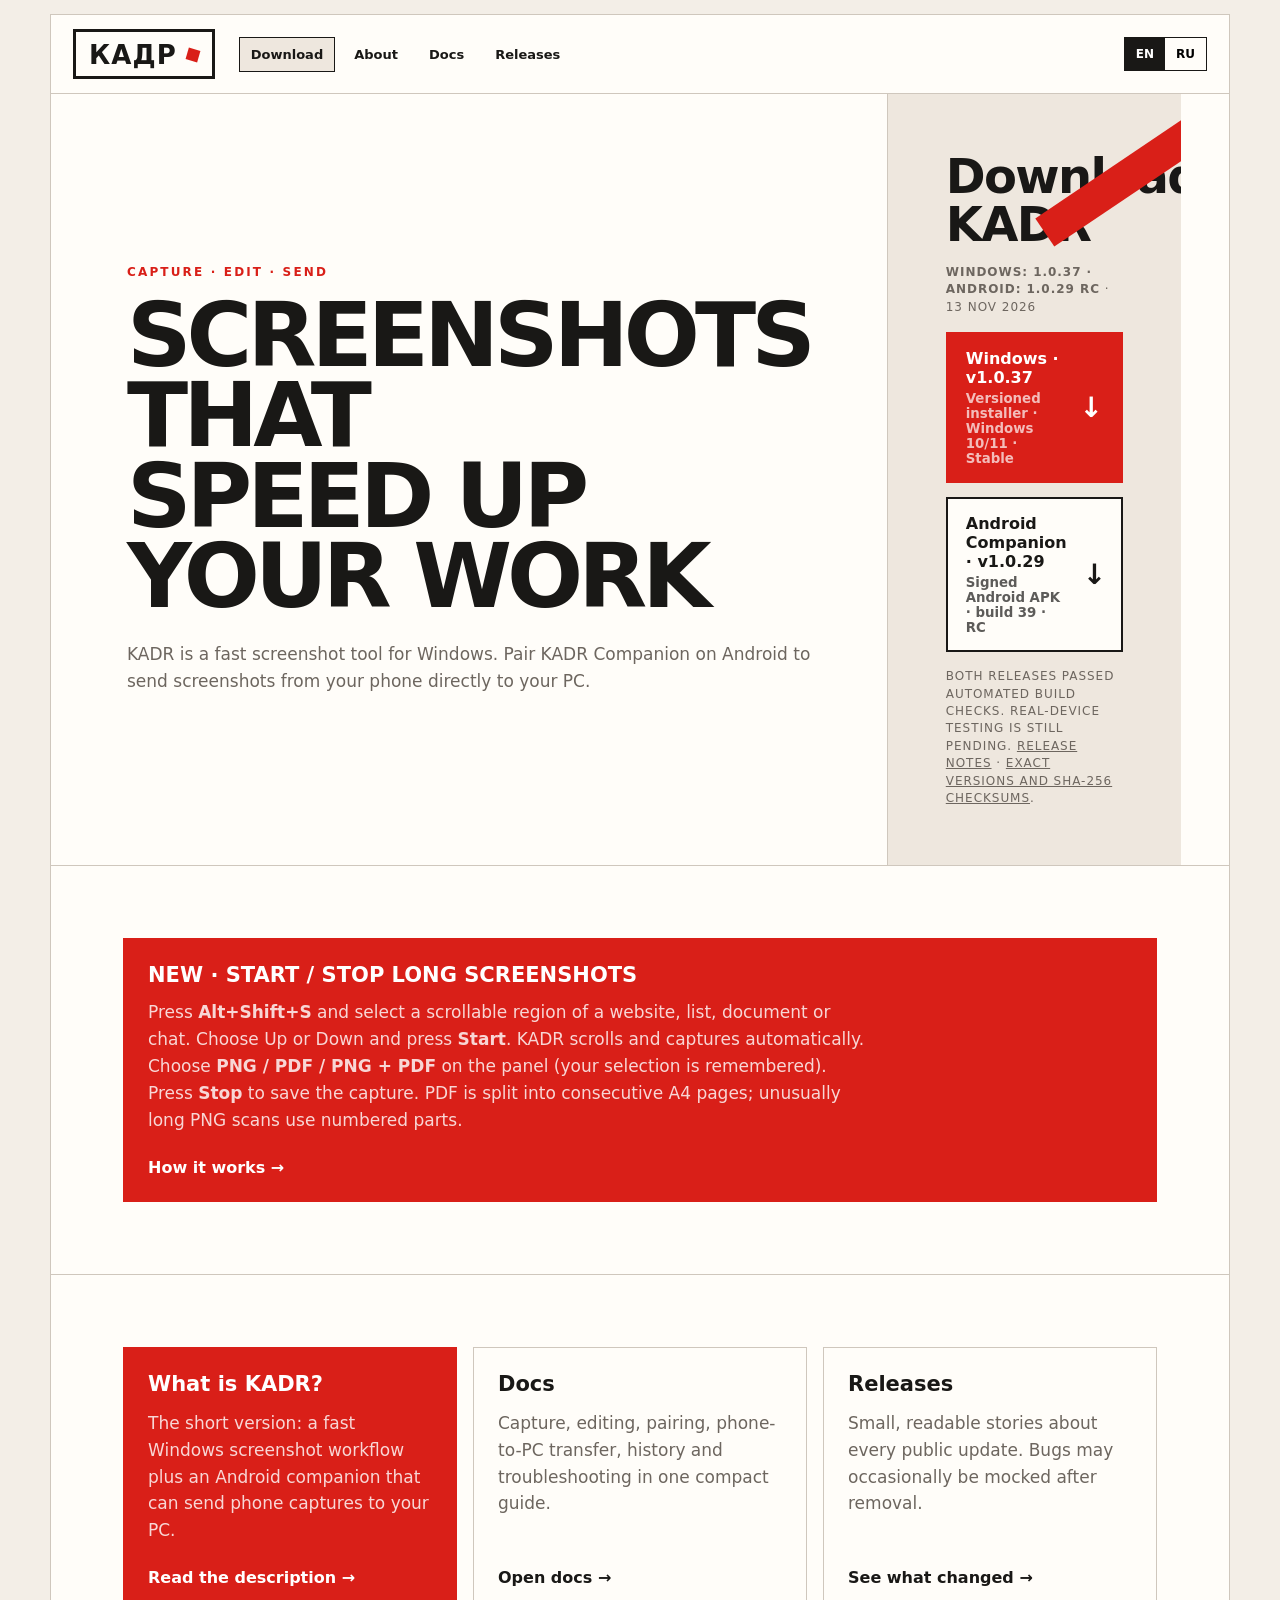
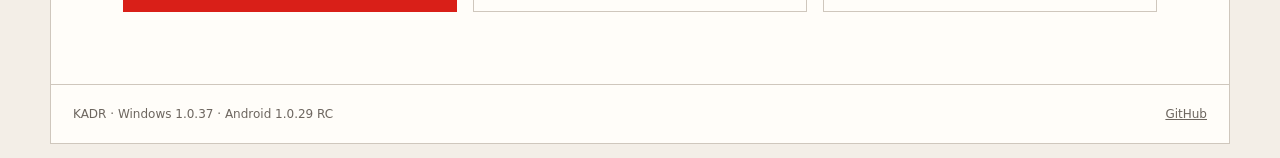
==== index.html @ 17f4b5d4 "site: align Windows download metadata with verified 1.0.37 stable release" ====
<!doctype html><html lang="en" data-ui-lang="en"><head><meta charset="utf-8"><meta name="viewport" content="width=device-width,initial-scale=1"><meta name="theme-color" content="#d91f18"><title>KADR / КАДР — Download</title><meta name="description" content="Download KADR for Windows and KADR Companion for Android. Read KADR docs and release notes."><link rel="stylesheet" href="assets/site.css"></head><body><div class="shell"><header class="topbar"><a class="brand" href="./">КАДР <i></i></a><nav class="nav"><a class="active" href="./" data-lang="en">Download</a><a class="active" href="./" data-lang="ru">Скачать</a><a href="about/" data-lang="en">About</a><a href="about/" data-lang="ru">О приложении</a><a href="docs/">Docs</a><a href="releases/" data-lang="en">Releases</a><a href="releases/" data-lang="ru">Обновления</a></nav><div class="lang"><button data-lang-button="en">EN</button><button data-lang-button="ru">RU</button></div></header><main class="hero"><section class="hero-copy"><div data-lang="en"><div class="eyebrow">Capture · Edit · Send</div><h1>SCREENSHOTS THAT<br>SPEED UP YOUR WORK</h1><p>KADR is a fast screenshot tool for Windows. Pair KADR Companion on Android to send screenshots from your phone directly to your PC.</p></div><div data-lang="ru"><div class="eyebrow">Снять · Редактировать · Отправить</div><h1>СКРИНШОТЫ, КОТОРЫЕ<br>УСКОРЯЮТ РАБОТУ</h1><p>КАДР — быстрый инструмент для скриншотов в Windows. Подключите KADR Companion на Android, чтобы отправлять скриншоты с телефона прямо на компьютер.</p></div></section><aside class="hero-side"><div data-lang="en"><h2>Download KADR</h2><p class="meta"><strong>Windows: 1.0.37 · Android: 1.0.29 RC</strong> · 13 Nov 2026</p></div><div data-lang="ru"><h2>Скачать КАДР</h2><p class="meta"><strong>Windows: 1.0.37 · Android: 1.0.29 RC</strong> · 13 ноября 2026</p></div><a class="button primary" href="https://github.com/nkuchenov-hash/kadr-public/releases/download/kadr-windows-1.0.37/KADR-Setup-1.0.37.exe"><span>Windows · v1.0.37<small data-lang="en">Versioned installer · Windows 10/11 · Stable</small><small data-lang="ru">Установщик с номером версии · Windows 10/11 · Стабильная версия</small></span><span class="arrow">↓</span></a><a class="button" href="https://github.com/nkuchenov-hash/kadr-public/releases/download/kadr-mobile-1.0.29/KADR-Mobile-1.0.29.apk"><span>Android Companion · v1.0.29<small data-lang="en">Signed Android APK · build 39 · RC</small><small data-lang="ru">Подписанный Android APK · сборка 39 · RC</small></span><span class="arrow">↓</span></a><p class="meta" data-lang="en">Both releases passed automated build checks. Real-device testing is still pending. <a href="releases/">Release notes</a> · <a href="version.json">Exact versions and SHA-256 checksums</a>.</p><p class="meta" data-lang="ru">Обе сборки прошли автоматические проверки. Тесты на реальных устройствах ещё необходимы. <a href="releases/">История версий</a> · <a href="version.json">Номера версий и SHA-256</a>.</p></aside></main><section class="section" id="long-capture"><article class="card red"><div data-lang="en"><h3>NEW · START / STOP LONG SCREENSHOTS</h3><p>Press <strong>Alt+Shift+S</strong> and select a scrollable region of a website, list, document or chat. Choose Up or Down and press <strong>Start</strong>. KADR scrolls and captures automatically. Choose <strong>PNG / PDF / PNG + PDF</strong> on the panel (your selection is remembered). Press <strong>Stop</strong> to save the capture. PDF is split into consecutive A4 pages; unusually long PNG scans use numbered parts.</p><a href="docs/#long-capture">How it works →</a></div><div data-lang="ru"><h3>НОВОЕ · ДЛИННЫЙ СКРИНШОТ ПО КНОПКЕ «СТАРТ»</h3><p>Нажми <strong>Alt+Shift+S</strong>, выдели прокручиваемую область сайта, списка, документа или чата. Выбери направление и нажми <strong>«Старт»</strong> — КАДР сам прокрутит и снимет содержимое. На панели выбери <strong>PNG / PDF / PNG + PDF</strong> — формат запоминается. <strong>«Стоп»</strong> сохраняет результат: PDF на страницах A4 либо PNG (очень длинные снимки разбиваются на пронумерованные части).</p><a href="docs/#long-capture">Как пользоваться →</a></div></article></section><section class="section"><div class="grid"><article class="card red"><h3 data-lang="en">What is KADR?</h3><h3 data-lang="ru">Что такое КАДР?</h3><p data-lang="en">The short version: a fast Windows screenshot workflow plus an Android companion that can send phone captures to your PC.</p><p data-lang="ru">Коротко: быстрый скриншотер для Windows плюс Android Companion, который умеет отправлять снимки с телефона на ПК.</p><a href="about/" data-lang="en">Read the description →</a><a href="about/" data-lang="ru">О приложении →</a></article><article class="card"><h3>Docs</h3><p data-lang="en">Capture, editing, pairing, phone-to-PC transfer, history and troubleshooting in one compact guide.</p><p data-lang="ru">Захват, редактирование, подключение телефона, передача на ПК, история и решение проблем — всё в одной компактной документации.</p><a href="docs/" data-lang="en">Open docs →</a><a href="docs/" data-lang="ru">Открыть документацию →</a></article><article class="card"><h3 data-lang="en">Releases</h3><h3 data-lang="ru">Обновления</h3><p data-lang="en">Small, readable stories about every public update. Bugs may occasionally be mocked after removal.</p><p data-lang="ru">Короткие человеческие заметки о каждом публичном обновлении. После удаления баги иногда подвергаются заслуженным насмешкам.</p><a href="releases/" data-lang="en">See what changed →</a><a href="releases/" data-lang="ru">Что нового →</a></article></div></section><footer class="footer"><span data-lang="en">KADR · Windows 1.0.37 · Android 1.0.29 RC</span><span data-lang="ru">КАДР · Windows 1.0.37 · Android 1.0.29 RC</span><span><a href="https://github.com/nkuchenov-hash/kadr-public">GitHub</a></span></footer></div><script src="assets/site.js"></script></body></html>
---- assets/site.css ----
:root{--paper:#f3eee7;--ink:#191816;--muted:#6d665f;--red:#d91f18;--line:#cfc7bd;--white:#fffdf9;--panel:#eee7de;--yellow:#e5c94b;--s1:8px;--s2:12px;--s3:16px;--s4:24px;--s5:32px;--s6:48px;--s7:64px}
*{box-sizing:border-box}
html{scroll-behavior:smooth}
body{margin:0;min-height:100vh;background:var(--paper);color:var(--ink);font-family:Inter,ui-sans-serif,system-ui,-apple-system,BlinkMacSystemFont,"Segoe UI",sans-serif}
a{color:inherit}
p{margin:0;font-size:17px;line-height:1.58;color:var(--muted);max-width:720px}
.shell{width:min(1180px,calc(100% - 28px));margin:14px auto;border:1px solid var(--line);background:var(--white);min-height:calc(100vh - 28px)}
.topbar{min-height:76px;border-bottom:1px solid var(--line);display:flex;align-items:center;gap:var(--s4);padding:14px 22px;position:relative}
.brand{display:inline-flex;align-items:center;gap:10px;border:3px solid var(--ink);padding:10px 13px 8px;font-size:26px;line-height:1;font-weight:900;letter-spacing:.04em;text-decoration:none;flex:0 0 auto}
.brand i{display:block;width:12px;height:12px;background:var(--red);transform:rotate(16deg)}
.nav{display:flex;gap:7px;flex-wrap:wrap;align-items:center}
.nav a{padding:9px 11px;text-decoration:none;font-size:13px;font-weight:800;border:1px solid transparent}
.nav a:hover,.nav a.active{border-color:var(--ink);background:var(--panel)}
.lang{margin-left:auto;display:flex;border:1px solid var(--ink);background:var(--white);flex:0 0 auto}
.lang button{border:0;background:transparent;padding:9px 11px;font:inherit;font-size:12px;font-weight:900;cursor:pointer}
.lang button.active{background:var(--ink);color:white}
.hero{display:grid;grid-template-columns:1.14fr .86fr;min-height:610px}
.hero-copy{padding:clamp(40px,6vw,76px);display:flex;flex-direction:column;justify-content:center}
.hero-copy p{margin-top:var(--s4)}
.eyebrow{color:var(--red);font-size:12px;font-weight:900;letter-spacing:.18em;text-transform:uppercase;margin-bottom:var(--s3)}
h1{margin:0;font-size:clamp(48px,7vw,90px);line-height:.9;letter-spacing:-.055em;max-width:760px}
h2{font-size:clamp(28px,4vw,48px);line-height:1;letter-spacing:-.035em;margin:0 0 var(--s3)}
h3{font-size:21px;line-height:1.15;margin:0 0 var(--s2)}
.hero-side{border-left:1px solid var(--line);background:var(--panel);padding:clamp(36px,5vw,58px);display:flex;flex-direction:column;justify-content:center;gap:14px;position:relative;overflow:hidden}
.hero-side:before{content:"";position:absolute;width:220px;height:34px;background:var(--red);right:-65px;top:60px;transform:rotate(-34deg)}
.hero-side>div:first-of-type{margin-bottom:2px}
.hero-side .meta{margin-top:2px}
.button{min-height:72px;border:2px solid var(--ink);background:var(--white);text-decoration:none;padding:15px 18px;display:flex;align-items:center;justify-content:space-between;gap:var(--s3);font-weight:900}
.button:hover{transform:translate(-2px,-2px)}
.button.primary{background:var(--red);border-color:var(--red);color:white}
.button small{display:block;font-weight:600;opacity:.7;margin-top:4px}
.arrow{font-size:28px}
.section{padding:clamp(40px,6vw,72px);border-top:1px solid var(--line)}
.section>[data-lang]>p{margin-top:var(--s4)}
.section>p+ p,.section [data-lang]>p+p{margin-top:var(--s3)}
.grid{display:grid;grid-template-columns:repeat(3,1fr);gap:var(--s3)}
.card{border:1px solid var(--line);background:var(--white);padding:var(--s4);min-height:180px;display:flex;flex-direction:column}
.card.red{background:var(--red);color:white;border-color:var(--red)}
.card.red p{color:rgba(255,255,255,.82)}
.card p{margin-top:2px;margin-bottom:var(--s4)}
.card a{font-weight:900;text-decoration:none;margin-top:auto}
.meta{font-size:12px;line-height:1.45;color:var(--muted);letter-spacing:.08em;text-transform:uppercase}
.doc-layout{display:grid;grid-template-columns:260px 1fr}
.sidebar{border-right:1px solid var(--line);padding:var(--s5) 22px;background:var(--panel)}
.sidebar a{display:block;padding:9px 0;text-decoration:none;font-weight:800;font-size:14px;line-height:1.35}
.sidebar a+a{margin-top:2px}
.content{padding:clamp(40px,6vw,70px);max-width:900px}
.content>section+section{margin-top:56px}
.content h2{margin:0 0 var(--s3);font-size:32px}
.content h3{margin:var(--s5) 0 var(--s2)}
.content p+p{margin-top:var(--s3)}
.content code{background:var(--panel);padding:2px 6px;border:1px solid var(--line)}
.note{border-left:5px solid var(--red);background:var(--panel);padding:var(--s3) 18px;margin:var(--s4) 0 0;color:var(--muted);line-height:1.55}
.release-list{display:grid;gap:var(--s3)}
.release{border:1px solid var(--line);padding:26px;text-decoration:none;display:grid;grid-template-columns:130px 1fr auto;gap:20px;align-items:start}
.release:hover{background:var(--panel)}
.release .version{font-weight:950;font-size:18px}
.release h3{font-size:26px;margin:0 0 var(--s1)}
.release p{margin:0}
.release-article{padding:clamp(40px,7vw,86px);max-width:900px}
.release-article h1{font-size:clamp(46px,7vw,78px)}
.release-article .lede{font-size:21px;margin-top:var(--s4)}
.release-article ul{font-size:17px;line-height:1.6;color:var(--muted);margin:var(--s4) 0 0;padding-left:22px}
.footer{border-top:1px solid var(--line);padding:22px;font-size:12px;color:var(--muted);display:flex;justify-content:space-between;gap:20px;flex-wrap:wrap}
html[data-ui-lang="en"] [data-lang="ru"],html[data-ui-lang="ru"] [data-lang="en"]{display:none!important}
@media(max-width:820px){.topbar{align-items:flex-start;flex-wrap:wrap;gap:var(--s3)}.nav{order:3;width:100%;margin-top:2px}.lang{position:absolute;right:18px;top:18px}.hero{grid-template-columns:1fr}.hero-side{border-left:0;border-top:1px solid var(--line);padding-top:76px}.grid{grid-template-columns:1fr}.doc-layout{grid-template-columns:1fr}.sidebar{border-right:0;border-bottom:1px solid var(--line);padding:var(--s4)}.content>section+section{margin-top:44px}.release{grid-template-columns:1fr}.shell{width:calc(100% - 16px);margin:8px auto;min-height:calc(100vh - 16px)}h1{font-size:50px}}
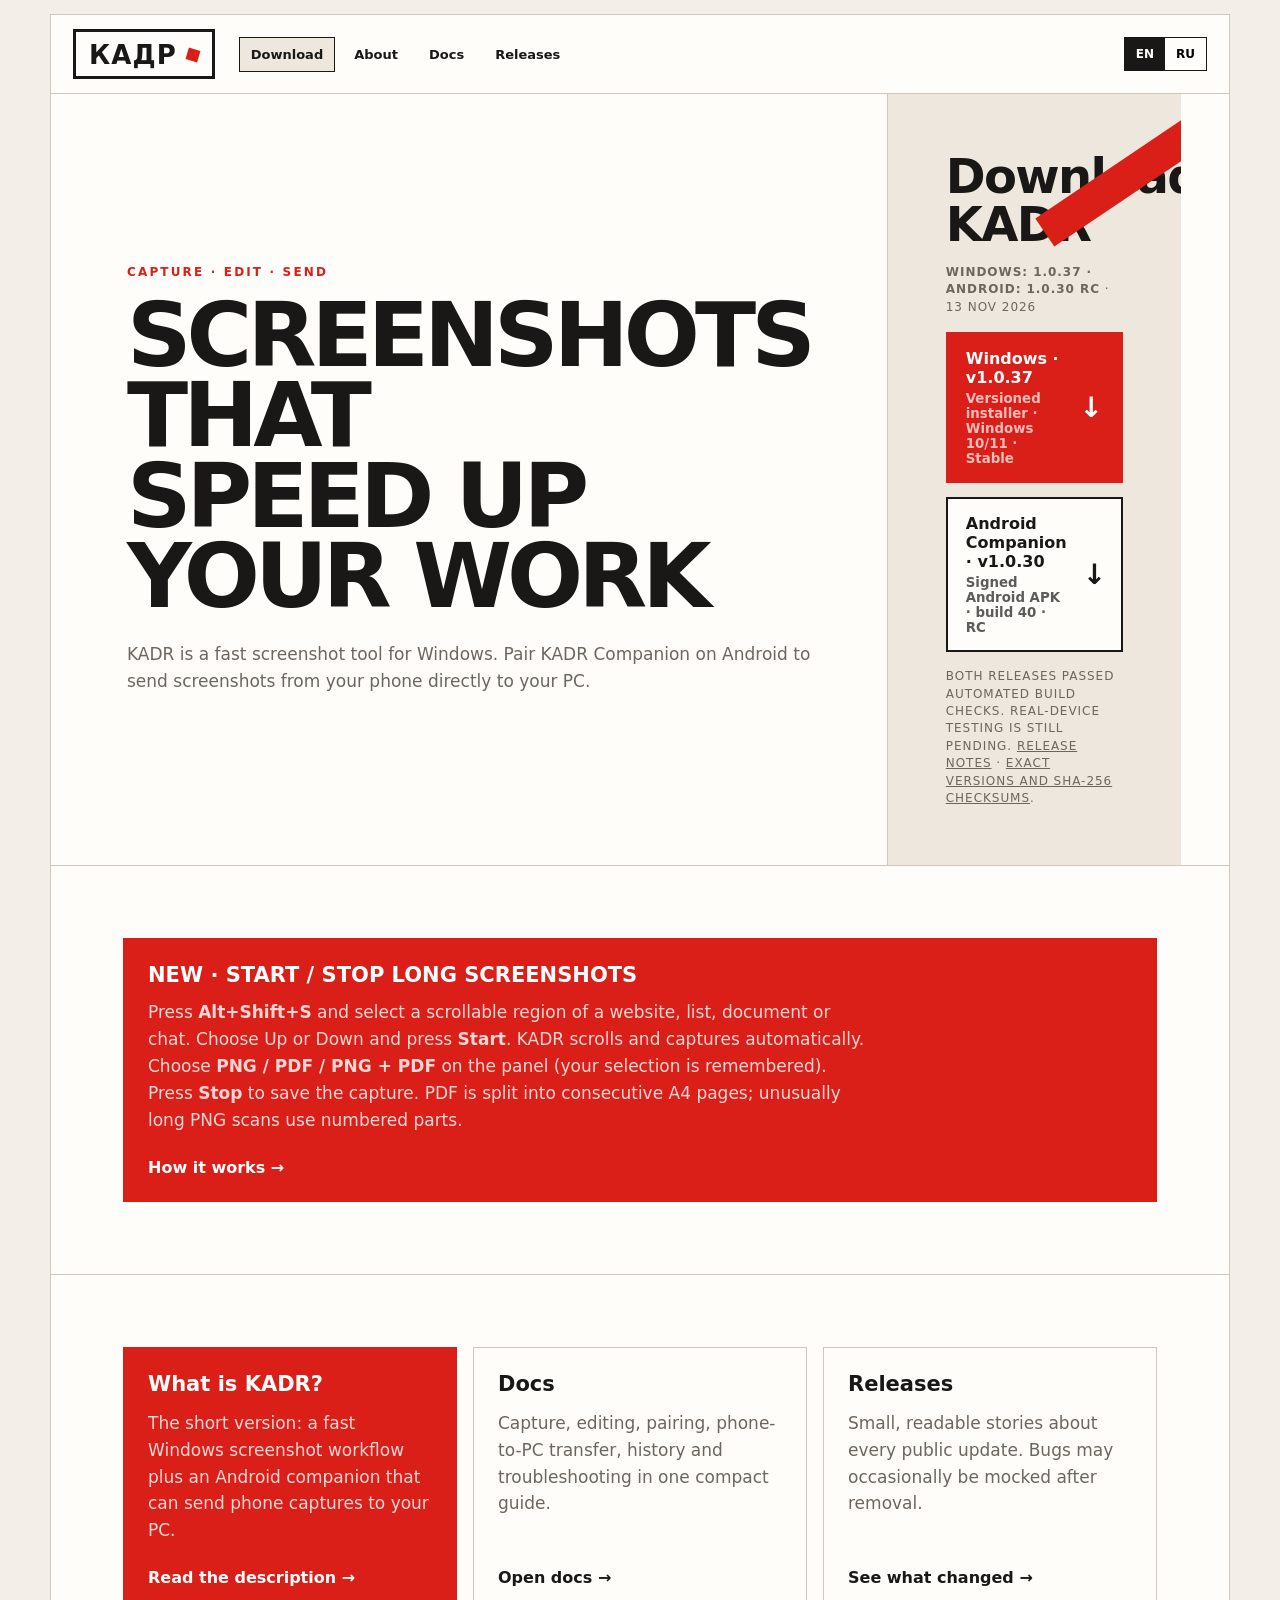
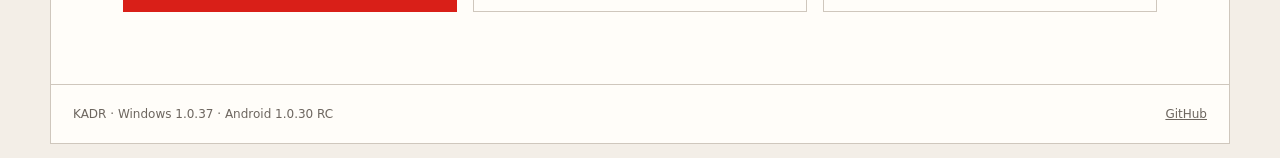
==== commit 866dab5f: "site: publish signed KADR Mobile 1.0.30 Android download and release notes" ====
--- a/index.html
+++ b/index.html
@@ -1 +1 @@
-<!doctype html><html lang="en" data-ui-lang="en"><head><meta charset="utf-8"><meta name="viewport" content="width=device-width,initial-scale=1"><meta name="theme-color" content="#d91f18"><title>KADR / КАДР — Download</title><meta name="description" content="Download KADR for Windows and KADR Companion for Android. Read KADR docs and release notes."><link rel="stylesheet" href="assets/site.css"></head><body><div class="shell"><header class="topbar"><a class="brand" href="./">КАДР <i></i></a><nav class="nav"><a class="active" href="./" data-lang="en">Download</a><a class="active" href="./" data-lang="ru">Скачать</a><a href="about/" data-lang="en">About</a><a href="about/" data-lang="ru">О приложении</a><a href="docs/">Docs</a><a href="releases/" data-lang="en">Releases</a><a href="releases/" data-lang="ru">Обновления</a></nav><div class="lang"><button data-lang-button="en">EN</button><button data-lang-button="ru">RU</button></div></header><main class="hero"><section class="hero-copy"><div data-lang="en"><div class="eyebrow">Capture · Edit · Send</div><h1>SCREENSHOTS THAT<br>SPEED UP YOUR WORK</h1><p>KADR is a fast screenshot tool for Windows. Pair KADR Companion on Android to send screenshots from your phone directly to your PC.</p></div><div data-lang="ru"><div class="eyebrow">Снять · Редактировать · Отправить</div><h1>СКРИНШОТЫ, КОТОРЫЕ<br>УСКОРЯЮТ РАБОТУ</h1><p>КАДР — быстрый инструмент для скриншотов в Windows. Подключите KADR Companion на Android, чтобы отправлять скриншоты с телефона прямо на компьютер.</p></div></section><aside class="hero-side"><div data-lang="en"><h2>Download KADR</h2><p class="meta"><strong>Windows: 1.0.37 · Android: 1.0.29 RC</strong> · 13 Nov 2026</p></div><div data-lang="ru"><h2>Скачать КАДР</h2><p class="meta"><strong>Windows: 1.0.37 · Android: 1.0.29 RC</strong> · 13 ноября 2026</p></div><a class="button primary" href="https://github.com/nkuchenov-hash/kadr-public/releases/download/kadr-windows-1.0.37/KADR-Setup-1.0.37.exe"><span>Windows · v1.0.37<small data-lang="en">Versioned installer · Windows 10/11 · Stable</small><small data-lang="ru">Установщик с номером версии · Windows 10/11 · Стабильная версия</small></span><span class="arrow">↓</span></a><a class="button" href="https://github.com/nkuchenov-hash/kadr-public/releases/download/kadr-mobile-1.0.29/KADR-Mobile-1.0.29.apk"><span>Android Companion · v1.0.29<small data-lang="en">Signed Android APK · build 39 · RC</small><small data-lang="ru">Подписанный Android APK · сборка 39 · RC</small></span><span class="arrow">↓</span></a><p class="meta" data-lang="en">Both releases passed automated build checks. Real-device testing is still pending. <a href="releases/">Release notes</a> · <a href="version.json">Exact versions and SHA-256 checksums</a>.</p><p class="meta" data-lang="ru">Обе сборки прошли автоматические проверки. Тесты на реальных устройствах ещё необходимы. <a href="releases/">История версий</a> · <a href="version.json">Номера версий и SHA-256</a>.</p></aside></main><section class="section" id="long-capture"><article class="card red"><div data-lang="en"><h3>NEW · START / STOP LONG SCREENSHOTS</h3><p>Press <strong>Alt+Shift+S</strong> and select a scrollable region of a website, list, document or chat. Choose Up or Down and press <strong>Start</strong>. KADR scrolls and captures automatically. Choose <strong>PNG / PDF / PNG + PDF</strong> on the panel (your selection is remembered). Press <strong>Stop</strong> to save the capture. PDF is split into consecutive A4 pages; unusually long PNG scans use numbered parts.</p><a href="docs/#long-capture">How it works →</a></div><div data-lang="ru"><h3>НОВОЕ · ДЛИННЫЙ СКРИНШОТ ПО КНОПКЕ «СТАРТ»</h3><p>Нажми <strong>Alt+Shift+S</strong>, выдели прокручиваемую область сайта, списка, документа или чата. Выбери направление и нажми <strong>«Старт»</strong> — КАДР сам прокрутит и снимет содержимое. На панели выбери <strong>PNG / PDF / PNG + PDF</strong> — формат запоминается. <strong>«Стоп»</strong> сохраняет результат: PDF на страницах A4 либо PNG (очень длинные снимки разбиваются на пронумерованные части).</p><a href="docs/#long-capture">Как пользоваться →</a></div></article></section><section class="section"><div class="grid"><article class="card red"><h3 data-lang="en">What is KADR?</h3><h3 data-lang="ru">Что такое КАДР?</h3><p data-lang="en">The short version: a fast Windows screenshot workflow plus an Android companion that can send phone captures to your PC.</p><p data-lang="ru">Коротко: быстрый скриншотер для Windows плюс Android Companion, который умеет отправлять снимки с телефона на ПК.</p><a href="about/" data-lang="en">Read the description →</a><a href="about/" data-lang="ru">О приложении →</a></article><article class="card"><h3>Docs</h3><p data-lang="en">Capture, editing, pairing, phone-to-PC transfer, history and troubleshooting in one compact guide.</p><p data-lang="ru">Захват, редактирование, подключение телефона, передача на ПК, история и решение проблем — всё в одной компактной документации.</p><a href="docs/" data-lang="en">Open docs →</a><a href="docs/" data-lang="ru">Открыть документацию →</a></article><article class="card"><h3 data-lang="en">Releases</h3><h3 data-lang="ru">Обновления</h3><p data-lang="en">Small, readable stories about every public update. Bugs may occasionally be mocked after removal.</p><p data-lang="ru">Короткие человеческие заметки о каждом публичном обновлении. После удаления баги иногда подвергаются заслуженным насмешкам.</p><a href="releases/" data-lang="en">See what changed →</a><a href="releases/" data-lang="ru">Что нового →</a></article></div></section><footer class="footer"><span data-lang="en">KADR · Windows 1.0.37 · Android 1.0.29 RC</span><span data-lang="ru">КАДР · Windows 1.0.37 · Android 1.0.29 RC</span><span><a href="https://github.com/nkuchenov-hash/kadr-public">GitHub</a></span></footer></div><script src="assets/site.js"></script></body></html>+<!doctype html><html lang="en" data-ui-lang="en"><head><meta charset="utf-8"><meta name="viewport" content="width=device-width,initial-scale=1"><meta name="theme-color" content="#d91f18"><title>KADR / КАДР — Download</title><meta name="description" content="Download KADR for Windows and KADR Companion for Android. Read KADR docs and release notes."><link rel="stylesheet" href="assets/site.css"></head><body><div class="shell"><header class="topbar"><a class="brand" href="./">КАДР <i></i></a><nav class="nav"><a class="active" href="./" data-lang="en">Download</a><a class="active" href="./" data-lang="ru">Скачать</a><a href="about/" data-lang="en">About</a><a href="about/" data-lang="ru">О приложении</a><a href="docs/">Docs</a><a href="releases/" data-lang="en">Releases</a><a href="releases/" data-lang="ru">Обновления</a></nav><div class="lang"><button data-lang-button="en">EN</button><button data-lang-button="ru">RU</button></div></header><main class="hero"><section class="hero-copy"><div data-lang="en"><div class="eyebrow">Capture · Edit · Send</div><h1>SCREENSHOTS THAT<br>SPEED UP YOUR WORK</h1><p>KADR is a fast screenshot tool for Windows. Pair KADR Companion on Android to send screenshots from your phone directly to your PC.</p></div><div data-lang="ru"><div class="eyebrow">Снять · Редактировать · Отправить</div><h1>СКРИНШОТЫ, КОТОРЫЕ<br>УСКОРЯЮТ РАБОТУ</h1><p>КАДР — быстрый инструмент для скриншотов в Windows. Подключите KADR Companion на Android, чтобы отправлять скриншоты с телефона прямо на компьютер.</p></div></section><aside class="hero-side"><div data-lang="en"><h2>Download KADR</h2><p class="meta"><strong>Windows: 1.0.37 · Android: 1.0.30 RC</strong> · 13 Nov 2026</p></div><div data-lang="ru"><h2>Скачать КАДР</h2><p class="meta"><strong>Windows: 1.0.37 · Android: 1.0.30 RC</strong> · 13 ноября 2026</p></div><a class="button primary" href="https://github.com/nkuchenov-hash/kadr-public/releases/download/kadr-windows-1.0.37/KADR-Setup-1.0.37.exe"><span>Windows · v1.0.37<small data-lang="en">Versioned installer · Windows 10/11 · Stable</small><small data-lang="ru">Установщик с номером версии · Windows 10/11 · Стабильная версия</small></span><span class="arrow">↓</span></a><a class="button" href="https://github.com/nkuchenov-hash/kadr-public/releases/download/kadr-mobile-1.0.30-rc/KADR-Mobile-1.0.30.apk"><span>Android Companion · v1.0.30<small data-lang="en">Signed Android APK · build 40 · RC</small><small data-lang="ru">Подписанный Android APK · сборка 40 · RC</small></span><span class="arrow">↓</span></a><p class="meta" data-lang="en">Both releases passed automated build checks. Real-device testing is still pending. <a href="releases/">Release notes</a> · <a href="version.json">Exact versions and SHA-256 checksums</a>.</p><p class="meta" data-lang="ru">Обе сборки прошли автоматические проверки. Тесты на реальных устройствах ещё необходимы. <a href="releases/">История версий</a> · <a href="version.json">Номера версий и SHA-256</a>.</p></aside></main><section class="section" id="long-capture"><article class="card red"><div data-lang="en"><h3>NEW · START / STOP LONG SCREENSHOTS</h3><p>Press <strong>Alt+Shift+S</strong> and select a scrollable region of a website, list, document or chat. Choose Up or Down and press <strong>Start</strong>. KADR scrolls and captures automatically. Choose <strong>PNG / PDF / PNG + PDF</strong> on the panel (your selection is remembered). Press <strong>Stop</strong> to save the capture. PDF is split into consecutive A4 pages; unusually long PNG scans use numbered parts.</p><a href="docs/#long-capture">How it works →</a></div><div data-lang="ru"><h3>НОВОЕ · ДЛИННЫЙ СКРИНШОТ ПО КНОПКЕ «СТАРТ»</h3><p>Нажми <strong>Alt+Shift+S</strong>, выдели прокручиваемую область сайта, списка, документа или чата. Выбери направление и нажми <strong>«Старт»</strong> — КАДР сам прокрутит и снимет содержимое. На панели выбери <strong>PNG / PDF / PNG + PDF</strong> — формат запоминается. <strong>«Стоп»</strong> сохраняет результат: PDF на страницах A4 либо PNG (очень длинные снимки разбиваются на пронумерованные части).</p><a href="docs/#long-capture">Как пользоваться →</a></div></article></section><section class="section"><div class="grid"><article class="card red"><h3 data-lang="en">What is KADR?</h3><h3 data-lang="ru">Что такое КАДР?</h3><p data-lang="en">The short version: a fast Windows screenshot workflow plus an Android companion that can send phone captures to your PC.</p><p data-lang="ru">Коротко: быстрый скриншотер для Windows плюс Android Companion, который умеет отправлять снимки с телефона на ПК.</p><a href="about/" data-lang="en">Read the description →</a><a href="about/" data-lang="ru">О приложении →</a></article><article class="card"><h3>Docs</h3><p data-lang="en">Capture, editing, pairing, phone-to-PC transfer, history and troubleshooting in one compact guide.</p><p data-lang="ru">Захват, редактирование, подключение телефона, передача на ПК, история и решение проблем — всё в одной компактной документации.</p><a href="docs/" data-lang="en">Open docs →</a><a href="docs/" data-lang="ru">Открыть документацию →</a></article><article class="card"><h3 data-lang="en">Releases</h3><h3 data-lang="ru">Обновления</h3><p data-lang="en">Small, readable stories about every public update. Bugs may occasionally be mocked after removal.</p><p data-lang="ru">Короткие человеческие заметки о каждом публичном обновлении. После удаления баги иногда подвергаются заслуженным насмешкам.</p><a href="releases/" data-lang="en">See what changed →</a><a href="releases/" data-lang="ru">Что нового →</a></article></div></section><footer class="footer"><span data-lang="en">KADR · Windows 1.0.37 · Android 1.0.30 RC</span><span data-lang="ru">КАДР · Windows 1.0.37 · Android 1.0.30 RC</span><span><a href="https://github.com/nkuchenov-hash/kadr-public">GitHub</a></span></footer></div><script src="assets/site.js"></script></body></html>
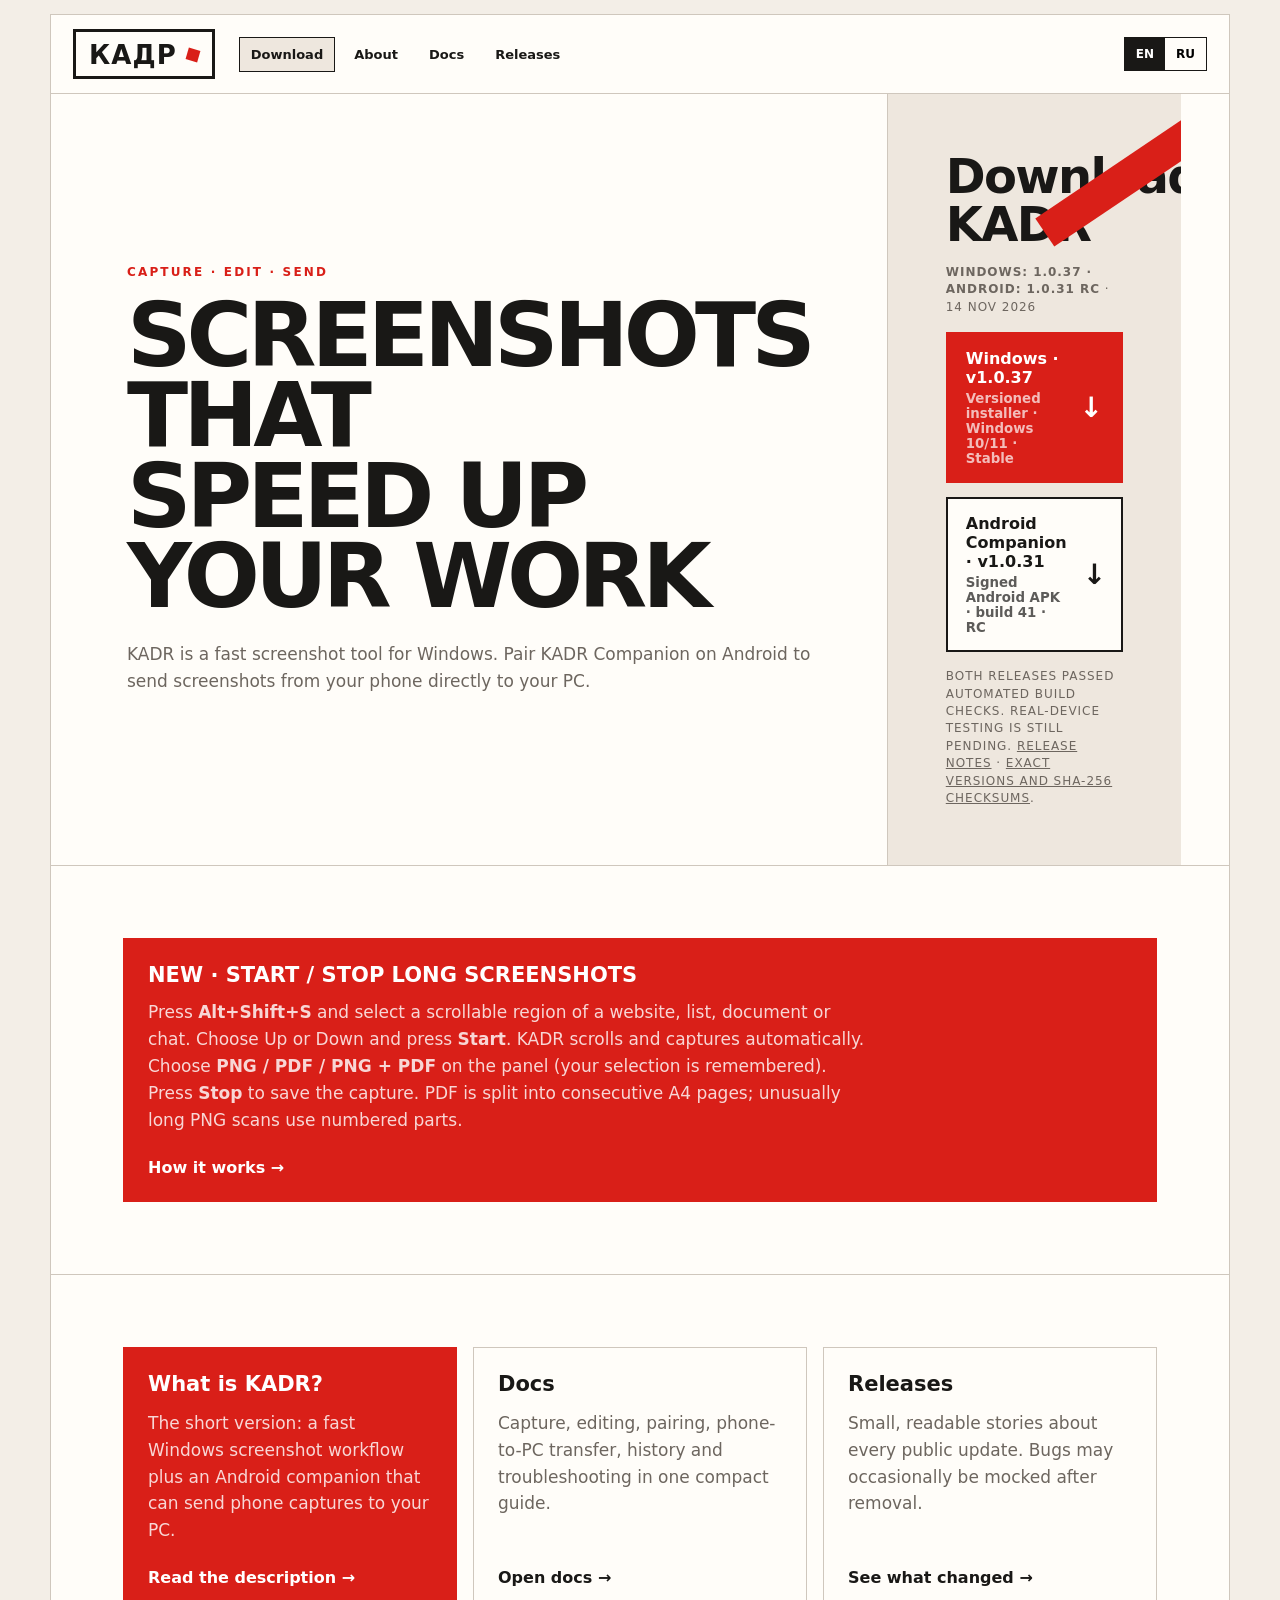
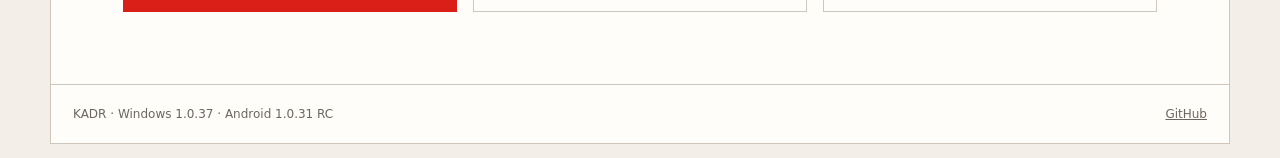
==== commit c66d8658: "site: point Android downloads and release notes at KADR Mobile 1.0.31" ====
--- a/index.html
+++ b/index.html
@@ -1 +1 @@
-<!doctype html><html lang="en" data-ui-lang="en"><head><meta charset="utf-8"><meta name="viewport" content="width=device-width,initial-scale=1"><meta name="theme-color" content="#d91f18"><title>KADR / КАДР — Download</title><meta name="description" content="Download KADR for Windows and KADR Companion for Android. Read KADR docs and release notes."><link rel="stylesheet" href="assets/site.css"></head><body><div class="shell"><header class="topbar"><a class="brand" href="./">КАДР <i></i></a><nav class="nav"><a class="active" href="./" data-lang="en">Download</a><a class="active" href="./" data-lang="ru">Скачать</a><a href="about/" data-lang="en">About</a><a href="about/" data-lang="ru">О приложении</a><a href="docs/">Docs</a><a href="releases/" data-lang="en">Releases</a><a href="releases/" data-lang="ru">Обновления</a></nav><div class="lang"><button data-lang-button="en">EN</button><button data-lang-button="ru">RU</button></div></header><main class="hero"><section class="hero-copy"><div data-lang="en"><div class="eyebrow">Capture · Edit · Send</div><h1>SCREENSHOTS THAT<br>SPEED UP YOUR WORK</h1><p>KADR is a fast screenshot tool for Windows. Pair KADR Companion on Android to send screenshots from your phone directly to your PC.</p></div><div data-lang="ru"><div class="eyebrow">Снять · Редактировать · Отправить</div><h1>СКРИНШОТЫ, КОТОРЫЕ<br>УСКОРЯЮТ РАБОТУ</h1><p>КАДР — быстрый инструмент для скриншотов в Windows. Подключите KADR Companion на Android, чтобы отправлять скриншоты с телефона прямо на компьютер.</p></div></section><aside class="hero-side"><div data-lang="en"><h2>Download KADR</h2><p class="meta"><strong>Windows: 1.0.37 · Android: 1.0.30 RC</strong> · 13 Nov 2026</p></div><div data-lang="ru"><h2>Скачать КАДР</h2><p class="meta"><strong>Windows: 1.0.37 · Android: 1.0.30 RC</strong> · 13 ноября 2026</p></div><a class="button primary" href="https://github.com/nkuchenov-hash/kadr-public/releases/download/kadr-windows-1.0.37/KADR-Setup-1.0.37.exe"><span>Windows · v1.0.37<small data-lang="en">Versioned installer · Windows 10/11 · Stable</small><small data-lang="ru">Установщик с номером версии · Windows 10/11 · Стабильная версия</small></span><span class="arrow">↓</span></a><a class="button" href="https://github.com/nkuchenov-hash/kadr-public/releases/download/kadr-mobile-1.0.30-rc/KADR-Mobile-1.0.30.apk"><span>Android Companion · v1.0.30<small data-lang="en">Signed Android APK · build 40 · RC</small><small data-lang="ru">Подписанный Android APK · сборка 40 · RC</small></span><span class="arrow">↓</span></a><p class="meta" data-lang="en">Both releases passed automated build checks. Real-device testing is still pending. <a href="releases/">Release notes</a> · <a href="version.json">Exact versions and SHA-256 checksums</a>.</p><p class="meta" data-lang="ru">Обе сборки прошли автоматические проверки. Тесты на реальных устройствах ещё необходимы. <a href="releases/">История версий</a> · <a href="version.json">Номера версий и SHA-256</a>.</p></aside></main><section class="section" id="long-capture"><article class="card red"><div data-lang="en"><h3>NEW · START / STOP LONG SCREENSHOTS</h3><p>Press <strong>Alt+Shift+S</strong> and select a scrollable region of a website, list, document or chat. Choose Up or Down and press <strong>Start</strong>. KADR scrolls and captures automatically. Choose <strong>PNG / PDF / PNG + PDF</strong> on the panel (your selection is remembered). Press <strong>Stop</strong> to save the capture. PDF is split into consecutive A4 pages; unusually long PNG scans use numbered parts.</p><a href="docs/#long-capture">How it works →</a></div><div data-lang="ru"><h3>НОВОЕ · ДЛИННЫЙ СКРИНШОТ ПО КНОПКЕ «СТАРТ»</h3><p>Нажми <strong>Alt+Shift+S</strong>, выдели прокручиваемую область сайта, списка, документа или чата. Выбери направление и нажми <strong>«Старт»</strong> — КАДР сам прокрутит и снимет содержимое. На панели выбери <strong>PNG / PDF / PNG + PDF</strong> — формат запоминается. <strong>«Стоп»</strong> сохраняет результат: PDF на страницах A4 либо PNG (очень длинные снимки разбиваются на пронумерованные части).</p><a href="docs/#long-capture">Как пользоваться →</a></div></article></section><section class="section"><div class="grid"><article class="card red"><h3 data-lang="en">What is KADR?</h3><h3 data-lang="ru">Что такое КАДР?</h3><p data-lang="en">The short version: a fast Windows screenshot workflow plus an Android companion that can send phone captures to your PC.</p><p data-lang="ru">Коротко: быстрый скриншотер для Windows плюс Android Companion, который умеет отправлять снимки с телефона на ПК.</p><a href="about/" data-lang="en">Read the description →</a><a href="about/" data-lang="ru">О приложении →</a></article><article class="card"><h3>Docs</h3><p data-lang="en">Capture, editing, pairing, phone-to-PC transfer, history and troubleshooting in one compact guide.</p><p data-lang="ru">Захват, редактирование, подключение телефона, передача на ПК, история и решение проблем — всё в одной компактной документации.</p><a href="docs/" data-lang="en">Open docs →</a><a href="docs/" data-lang="ru">Открыть документацию →</a></article><article class="card"><h3 data-lang="en">Releases</h3><h3 data-lang="ru">Обновления</h3><p data-lang="en">Small, readable stories about every public update. Bugs may occasionally be mocked after removal.</p><p data-lang="ru">Короткие человеческие заметки о каждом публичном обновлении. После удаления баги иногда подвергаются заслуженным насмешкам.</p><a href="releases/" data-lang="en">See what changed →</a><a href="releases/" data-lang="ru">Что нового →</a></article></div></section><footer class="footer"><span data-lang="en">KADR · Windows 1.0.37 · Android 1.0.30 RC</span><span data-lang="ru">КАДР · Windows 1.0.37 · Android 1.0.30 RC</span><span><a href="https://github.com/nkuchenov-hash/kadr-public">GitHub</a></span></footer></div><script src="assets/site.js"></script></body></html>+<!doctype html><html lang="en" data-ui-lang="en"><head><meta charset="utf-8"><meta name="viewport" content="width=device-width,initial-scale=1"><meta name="theme-color" content="#d91f18"><title>KADR / КАДР — Download</title><meta name="description" content="Download KADR for Windows and KADR Companion for Android. Read KADR docs and release notes."><link rel="stylesheet" href="assets/site.css"></head><body><div class="shell"><header class="topbar"><a class="brand" href="./">КАДР <i></i></a><nav class="nav"><a class="active" href="./" data-lang="en">Download</a><a class="active" href="./" data-lang="ru">Скачать</a><a href="about/" data-lang="en">About</a><a href="about/" data-lang="ru">О приложении</a><a href="docs/">Docs</a><a href="releases/" data-lang="en">Releases</a><a href="releases/" data-lang="ru">Обновления</a></nav><div class="lang"><button data-lang-button="en">EN</button><button data-lang-button="ru">RU</button></div></header><main class="hero"><section class="hero-copy"><div data-lang="en"><div class="eyebrow">Capture · Edit · Send</div><h1>SCREENSHOTS THAT<br>SPEED UP YOUR WORK</h1><p>KADR is a fast screenshot tool for Windows. Pair KADR Companion on Android to send screenshots from your phone directly to your PC.</p></div><div data-lang="ru"><div class="eyebrow">Снять · Редактировать · Отправить</div><h1>СКРИНШОТЫ, КОТОРЫЕ<br>УСКОРЯЮТ РАБОТУ</h1><p>КАДР — быстрый инструмент для скриншотов в Windows. Подключите KADR Companion на Android, чтобы отправлять скриншоты с телефона прямо на компьютер.</p></div></section><aside class="hero-side"><div data-lang="en"><h2>Download KADR</h2><p class="meta"><strong>Windows: 1.0.37 · Android: 1.0.31 RC</strong> · 14 Nov 2026</p></div><div data-lang="ru"><h2>Скачать КАДР</h2><p class="meta"><strong>Windows: 1.0.37 · Android: 1.0.31 RC</strong> · 14 ноября 2026</p></div><a class="button primary" href="https://github.com/nkuchenov-hash/kadr-public/releases/download/kadr-windows-1.0.37/KADR-Setup-1.0.37.exe"><span>Windows · v1.0.37<small data-lang="en">Versioned installer · Windows 10/11 · Stable</small><small data-lang="ru">Установщик с номером версии · Windows 10/11 · Стабильная версия</small></span><span class="arrow">↓</span></a><a class="button" href="https://github.com/nkuchenov-hash/kadr-public/releases/download/kadr-mobile-1.0.31-rc/KADR-Mobile-1.0.31.apk"><span>Android Companion · v1.0.31<small data-lang="en">Signed Android APK · build 41 · RC</small><small data-lang="ru">Подписанный Android APK · сборка 41 · RC</small></span><span class="arrow">↓</span></a><p class="meta" data-lang="en">Both releases passed automated build checks. Real-device testing is still pending. <a href="releases/">Release notes</a> · <a href="version.json">Exact versions and SHA-256 checksums</a>.</p><p class="meta" data-lang="ru">Обе сборки прошли автоматические проверки. Тесты на реальных устройствах ещё необходимы. <a href="releases/">История версий</a> · <a href="version.json">Номера версий и SHA-256</a>.</p></aside></main><section class="section" id="long-capture"><article class="card red"><div data-lang="en"><h3>NEW · START / STOP LONG SCREENSHOTS</h3><p>Press <strong>Alt+Shift+S</strong> and select a scrollable region of a website, list, document or chat. Choose Up or Down and press <strong>Start</strong>. KADR scrolls and captures automatically. Choose <strong>PNG / PDF / PNG + PDF</strong> on the panel (your selection is remembered). Press <strong>Stop</strong> to save the capture. PDF is split into consecutive A4 pages; unusually long PNG scans use numbered parts.</p><a href="docs/#long-capture">How it works →</a></div><div data-lang="ru"><h3>НОВОЕ · ДЛИННЫЙ СКРИНШОТ ПО КНОПКЕ «СТАРТ»</h3><p>Нажми <strong>Alt+Shift+S</strong>, выдели прокручиваемую область сайта, списка, документа или чата. Выбери направление и нажми <strong>«Старт»</strong> — КАДР сам прокрутит и снимет содержимое. На панели выбери <strong>PNG / PDF / PNG + PDF</strong> — формат запоминается. <strong>«Стоп»</strong> сохраняет результат: PDF на страницах A4 либо PNG (очень длинные снимки разбиваются на пронумерованные части).</p><a href="docs/#long-capture">Как пользоваться →</a></div></article></section><section class="section"><div class="grid"><article class="card red"><h3 data-lang="en">What is KADR?</h3><h3 data-lang="ru">Что такое КАДР?</h3><p data-lang="en">The short version: a fast Windows screenshot workflow plus an Android companion that can send phone captures to your PC.</p><p data-lang="ru">Коротко: быстрый скриншотер для Windows плюс Android Companion, который умеет отправлять снимки с телефона на ПК.</p><a href="about/" data-lang="en">Read the description →</a><a href="about/" data-lang="ru">О приложении →</a></article><article class="card"><h3>Docs</h3><p data-lang="en">Capture, editing, pairing, phone-to-PC transfer, history and troubleshooting in one compact guide.</p><p data-lang="ru">Захват, редактирование, подключение телефона, передача на ПК, история и решение проблем — всё в одной компактной документации.</p><a href="docs/" data-lang="en">Open docs →</a><a href="docs/" data-lang="ru">Открыть документацию →</a></article><article class="card"><h3 data-lang="en">Releases</h3><h3 data-lang="ru">Обновления</h3><p data-lang="en">Small, readable stories about every public update. Bugs may occasionally be mocked after removal.</p><p data-lang="ru">Короткие человеческие заметки о каждом публичном обновлении. После удаления баги иногда подвергаются заслуженным насмешкам.</p><a href="releases/" data-lang="en">See what changed →</a><a href="releases/" data-lang="ru">Что нового →</a></article></div></section><footer class="footer"><span data-lang="en">KADR · Windows 1.0.37 · Android 1.0.31 RC</span><span data-lang="ru">КАДР · Windows 1.0.37 · Android 1.0.31 RC</span><span><a href="https://github.com/nkuchenov-hash/kadr-public">GitHub</a></span></footer></div><script src="assets/site.js"></script></body></html>
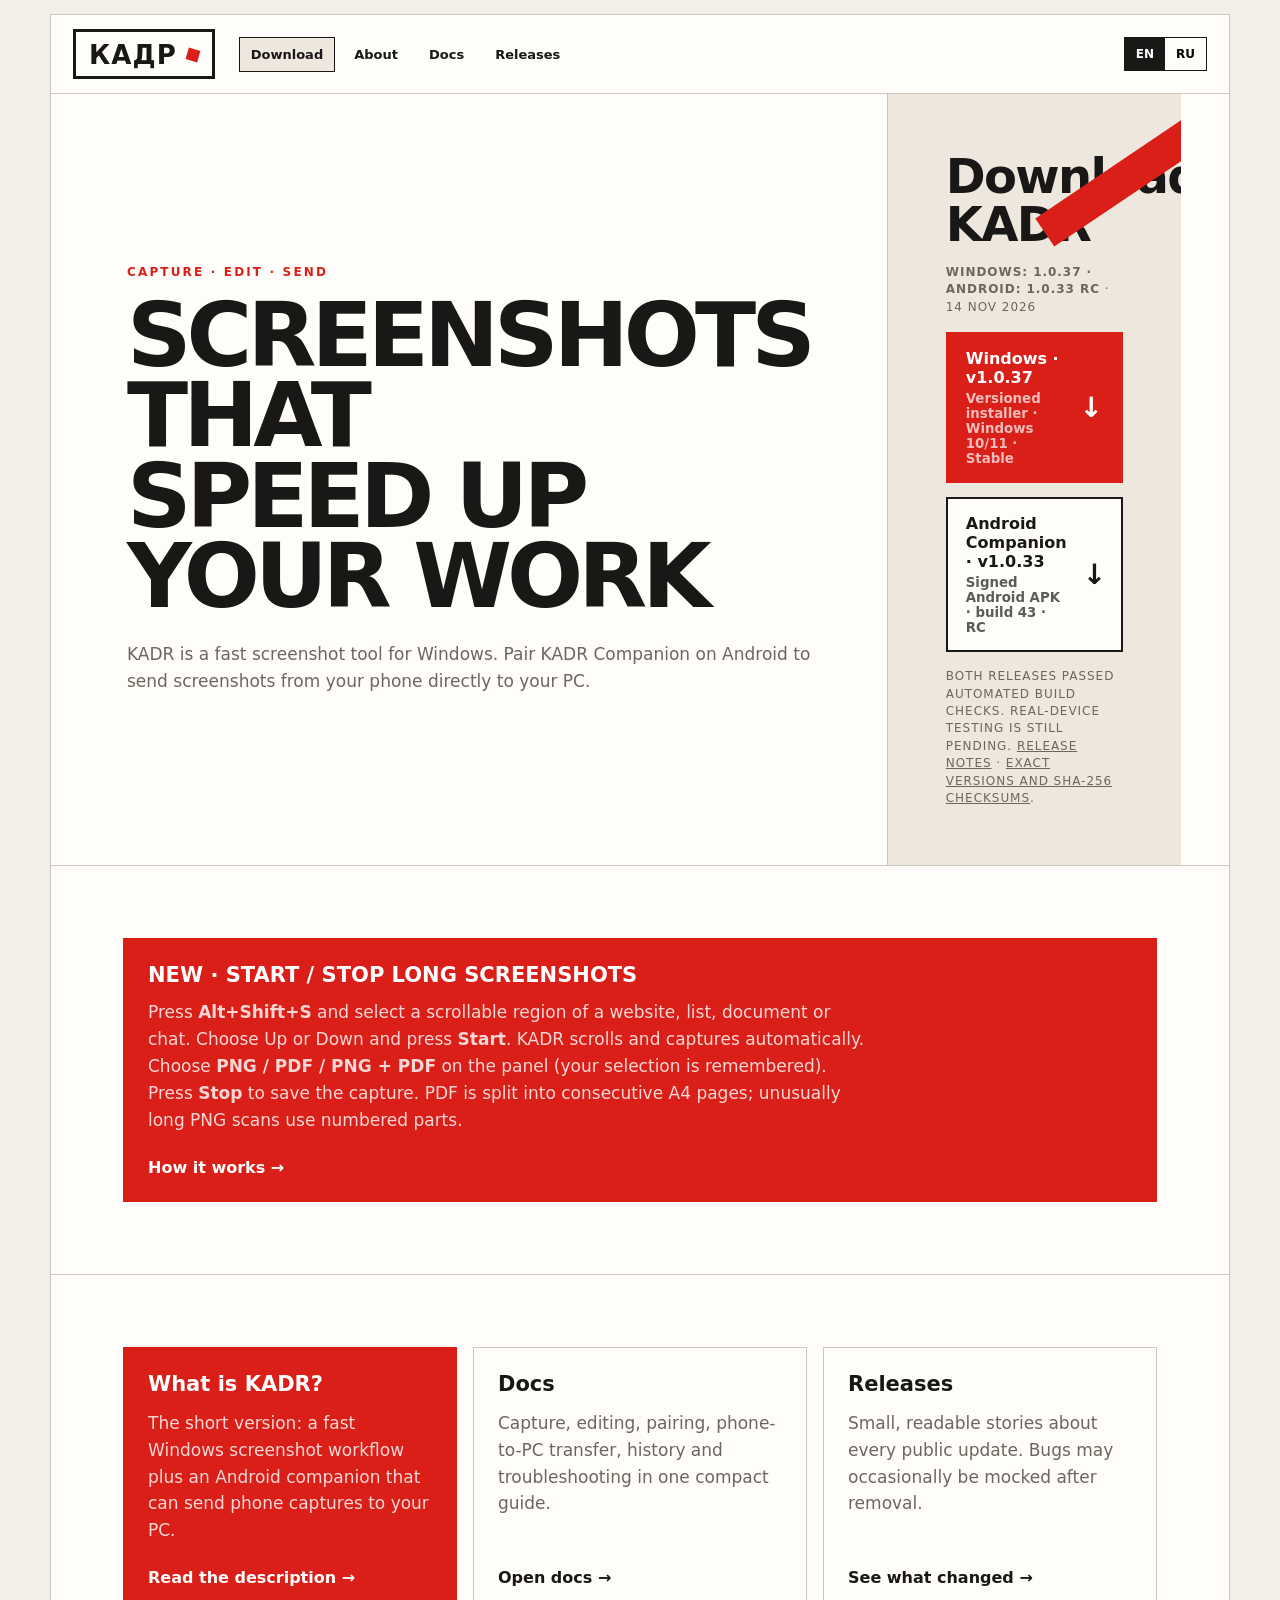
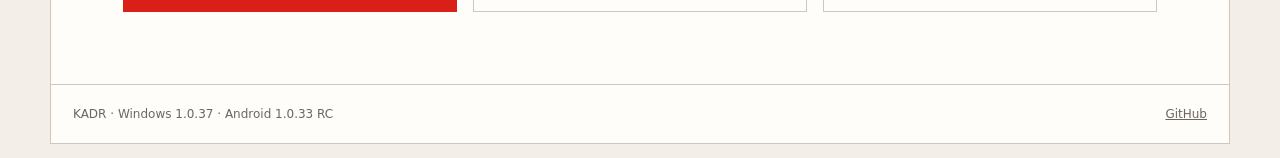
==== commit 7a153ba8: "site: publish KADR Mobile 1.0.33 top-aligned full screenshot preview" ====
--- a/index.html
+++ b/index.html
@@ -1 +1 @@
-<!doctype html><html lang="en" data-ui-lang="en"><head><meta charset="utf-8"><meta name="viewport" content="width=device-width,initial-scale=1"><meta name="theme-color" content="#d91f18"><title>KADR / КАДР — Download</title><meta name="description" content="Download KADR for Windows and KADR Companion for Android. Read KADR docs and release notes."><link rel="stylesheet" href="assets/site.css"></head><body><div class="shell"><header class="topbar"><a class="brand" href="./">КАДР <i></i></a><nav class="nav"><a class="active" href="./" data-lang="en">Download</a><a class="active" href="./" data-lang="ru">Скачать</a><a href="about/" data-lang="en">About</a><a href="about/" data-lang="ru">О приложении</a><a href="docs/">Docs</a><a href="releases/" data-lang="en">Releases</a><a href="releases/" data-lang="ru">Обновления</a></nav><div class="lang"><button data-lang-button="en">EN</button><button data-lang-button="ru">RU</button></div></header><main class="hero"><section class="hero-copy"><div data-lang="en"><div class="eyebrow">Capture · Edit · Send</div><h1>SCREENSHOTS THAT<br>SPEED UP YOUR WORK</h1><p>KADR is a fast screenshot tool for Windows. Pair KADR Companion on Android to send screenshots from your phone directly to your PC.</p></div><div data-lang="ru"><div class="eyebrow">Снять · Редактировать · Отправить</div><h1>СКРИНШОТЫ, КОТОРЫЕ<br>УСКОРЯЮТ РАБОТУ</h1><p>КАДР — быстрый инструмент для скриншотов в Windows. Подключите KADR Companion на Android, чтобы отправлять скриншоты с телефона прямо на компьютер.</p></div></section><aside class="hero-side"><div data-lang="en"><h2>Download KADR</h2><p class="meta"><strong>Windows: 1.0.37 · Android: 1.0.31 RC</strong> · 14 Nov 2026</p></div><div data-lang="ru"><h2>Скачать КАДР</h2><p class="meta"><strong>Windows: 1.0.37 · Android: 1.0.31 RC</strong> · 14 ноября 2026</p></div><a class="button primary" href="https://github.com/nkuchenov-hash/kadr-public/releases/download/kadr-windows-1.0.37/KADR-Setup-1.0.37.exe"><span>Windows · v1.0.37<small data-lang="en">Versioned installer · Windows 10/11 · Stable</small><small data-lang="ru">Установщик с номером версии · Windows 10/11 · Стабильная версия</small></span><span class="arrow">↓</span></a><a class="button" href="https://github.com/nkuchenov-hash/kadr-public/releases/download/kadr-mobile-1.0.31-rc/KADR-Mobile-1.0.31.apk"><span>Android Companion · v1.0.31<small data-lang="en">Signed Android APK · build 41 · RC</small><small data-lang="ru">Подписанный Android APK · сборка 41 · RC</small></span><span class="arrow">↓</span></a><p class="meta" data-lang="en">Both releases passed automated build checks. Real-device testing is still pending. <a href="releases/">Release notes</a> · <a href="version.json">Exact versions and SHA-256 checksums</a>.</p><p class="meta" data-lang="ru">Обе сборки прошли автоматические проверки. Тесты на реальных устройствах ещё необходимы. <a href="releases/">История версий</a> · <a href="version.json">Номера версий и SHA-256</a>.</p></aside></main><section class="section" id="long-capture"><article class="card red"><div data-lang="en"><h3>NEW · START / STOP LONG SCREENSHOTS</h3><p>Press <strong>Alt+Shift+S</strong> and select a scrollable region of a website, list, document or chat. Choose Up or Down and press <strong>Start</strong>. KADR scrolls and captures automatically. Choose <strong>PNG / PDF / PNG + PDF</strong> on the panel (your selection is remembered). Press <strong>Stop</strong> to save the capture. PDF is split into consecutive A4 pages; unusually long PNG scans use numbered parts.</p><a href="docs/#long-capture">How it works →</a></div><div data-lang="ru"><h3>НОВОЕ · ДЛИННЫЙ СКРИНШОТ ПО КНОПКЕ «СТАРТ»</h3><p>Нажми <strong>Alt+Shift+S</strong>, выдели прокручиваемую область сайта, списка, документа или чата. Выбери направление и нажми <strong>«Старт»</strong> — КАДР сам прокрутит и снимет содержимое. На панели выбери <strong>PNG / PDF / PNG + PDF</strong> — формат запоминается. <strong>«Стоп»</strong> сохраняет результат: PDF на страницах A4 либо PNG (очень длинные снимки разбиваются на пронумерованные части).</p><a href="docs/#long-capture">Как пользоваться →</a></div></article></section><section class="section"><div class="grid"><article class="card red"><h3 data-lang="en">What is KADR?</h3><h3 data-lang="ru">Что такое КАДР?</h3><p data-lang="en">The short version: a fast Windows screenshot workflow plus an Android companion that can send phone captures to your PC.</p><p data-lang="ru">Коротко: быстрый скриншотер для Windows плюс Android Companion, который умеет отправлять снимки с телефона на ПК.</p><a href="about/" data-lang="en">Read the description →</a><a href="about/" data-lang="ru">О приложении →</a></article><article class="card"><h3>Docs</h3><p data-lang="en">Capture, editing, pairing, phone-to-PC transfer, history and troubleshooting in one compact guide.</p><p data-lang="ru">Захват, редактирование, подключение телефона, передача на ПК, история и решение проблем — всё в одной компактной документации.</p><a href="docs/" data-lang="en">Open docs →</a><a href="docs/" data-lang="ru">Открыть документацию →</a></article><article class="card"><h3 data-lang="en">Releases</h3><h3 data-lang="ru">Обновления</h3><p data-lang="en">Small, readable stories about every public update. Bugs may occasionally be mocked after removal.</p><p data-lang="ru">Короткие человеческие заметки о каждом публичном обновлении. После удаления баги иногда подвергаются заслуженным насмешкам.</p><a href="releases/" data-lang="en">See what changed →</a><a href="releases/" data-lang="ru">Что нового →</a></article></div></section><footer class="footer"><span data-lang="en">KADR · Windows 1.0.37 · Android 1.0.31 RC</span><span data-lang="ru">КАДР · Windows 1.0.37 · Android 1.0.31 RC</span><span><a href="https://github.com/nkuchenov-hash/kadr-public">GitHub</a></span></footer></div><script src="assets/site.js"></script></body></html>+<!doctype html><html lang="en" data-ui-lang="en"><head><meta charset="utf-8"><meta name="viewport" content="width=device-width,initial-scale=1"><meta name="theme-color" content="#d91f18"><title>KADR / КАДР — Download</title><meta name="description" content="Download KADR for Windows and KADR Companion for Android. Read KADR docs and release notes."><link rel="stylesheet" href="assets/site.css"></head><body><div class="shell"><header class="topbar"><a class="brand" href="./">КАДР <i></i></a><nav class="nav"><a class="active" href="./" data-lang="en">Download</a><a class="active" href="./" data-lang="ru">Скачать</a><a href="about/" data-lang="en">About</a><a href="about/" data-lang="ru">О приложении</a><a href="docs/">Docs</a><a href="releases/" data-lang="en">Releases</a><a href="releases/" data-lang="ru">Обновления</a></nav><div class="lang"><button data-lang-button="en">EN</button><button data-lang-button="ru">RU</button></div></header><main class="hero"><section class="hero-copy"><div data-lang="en"><div class="eyebrow">Capture · Edit · Send</div><h1>SCREENSHOTS THAT<br>SPEED UP YOUR WORK</h1><p>KADR is a fast screenshot tool for Windows. Pair KADR Companion on Android to send screenshots from your phone directly to your PC.</p></div><div data-lang="ru"><div class="eyebrow">Снять · Редактировать · Отправить</div><h1>СКРИНШОТЫ, КОТОРЫЕ<br>УСКОРЯЮТ РАБОТУ</h1><p>КАДР — быстрый инструмент для скриншотов в Windows. Подключите KADR Companion на Android, чтобы отправлять скриншоты с телефона прямо на компьютер.</p></div></section><aside class="hero-side"><div data-lang="en"><h2>Download KADR</h2><p class="meta"><strong>Windows: 1.0.37 · Android: 1.0.33 RC</strong> · 14 Nov 2026</p></div><div data-lang="ru"><h2>Скачать КАДР</h2><p class="meta"><strong>Windows: 1.0.37 · Android: 1.0.33 RC</strong> · 14 ноября 2026</p></div><a class="button primary" href="https://github.com/nkuchenov-hash/kadr-public/releases/download/kadr-windows-1.0.37/KADR-Setup-1.0.37.exe"><span>Windows · v1.0.37<small data-lang="en">Versioned installer · Windows 10/11 · Stable</small><small data-lang="ru">Установщик с номером версии · Windows 10/11 · Стабильная версия</small></span><span class="arrow">↓</span></a><a class="button" href="https://github.com/nkuchenov-hash/kadr-public/releases/download/kadr-mobile-1.0.33-rc/KADR-Mobile-1.0.33.apk"><span>Android Companion · v1.0.33<small data-lang="en">Signed Android APK · build 43 · RC</small><small data-lang="ru">Подписанный Android APK · сборка 43 · RC</small></span><span class="arrow">↓</span></a><p class="meta" data-lang="en">Both releases passed automated build checks. Real-device testing is still pending. <a href="releases/">Release notes</a> · <a href="version.json">Exact versions and SHA-256 checksums</a>.</p><p class="meta" data-lang="ru">Обе сборки прошли автоматические проверки. Тесты на реальных устройствах ещё необходимы. <a href="releases/">История версий</a> · <a href="version.json">Номера версий и SHA-256</a>.</p></aside></main><section class="section" id="long-capture"><article class="card red"><div data-lang="en"><h3>NEW · START / STOP LONG SCREENSHOTS</h3><p>Press <strong>Alt+Shift+S</strong> and select a scrollable region of a website, list, document or chat. Choose Up or Down and press <strong>Start</strong>. KADR scrolls and captures automatically. Choose <strong>PNG / PDF / PNG + PDF</strong> on the panel (your selection is remembered). Press <strong>Stop</strong> to save the capture. PDF is split into consecutive A4 pages; unusually long PNG scans use numbered parts.</p><a href="docs/#long-capture">How it works →</a></div><div data-lang="ru"><h3>НОВОЕ · ДЛИННЫЙ СКРИНШОТ ПО КНОПКЕ «СТАРТ»</h3><p>Нажми <strong>Alt+Shift+S</strong>, выдели прокручиваемую область сайта, списка, документа или чата. Выбери направление и нажми <strong>«Старт»</strong> — КАДР сам прокрутит и снимет содержимое. На панели выбери <strong>PNG / PDF / PNG + PDF</strong> — формат запоминается. <strong>«Стоп»</strong> сохраняет результат: PDF на страницах A4 либо PNG (очень длинные снимки разбиваются на пронумерованные части).</p><a href="docs/#long-capture">Как пользоваться →</a></div></article></section><section class="section"><div class="grid"><article class="card red"><h3 data-lang="en">What is KADR?</h3><h3 data-lang="ru">Что такое КАДР?</h3><p data-lang="en">The short version: a fast Windows screenshot workflow plus an Android companion that can send phone captures to your PC.</p><p data-lang="ru">Коротко: быстрый скриншотер для Windows плюс Android Companion, который умеет отправлять снимки с телефона на ПК.</p><a href="about/" data-lang="en">Read the description →</a><a href="about/" data-lang="ru">О приложении →</a></article><article class="card"><h3>Docs</h3><p data-lang="en">Capture, editing, pairing, phone-to-PC transfer, history and troubleshooting in one compact guide.</p><p data-lang="ru">Захват, редактирование, подключение телефона, передача на ПК, история и решение проблем — всё в одной компактной документации.</p><a href="docs/" data-lang="en">Open docs →</a><a href="docs/" data-lang="ru">Открыть документацию →</a></article><article class="card"><h3 data-lang="en">Releases</h3><h3 data-lang="ru">Обновления</h3><p data-lang="en">Small, readable stories about every public update. Bugs may occasionally be mocked after removal.</p><p data-lang="ru">Короткие человеческие заметки о каждом публичном обновлении. После удаления баги иногда подвергаются заслуженным насмешкам.</p><a href="releases/" data-lang="en">See what changed →</a><a href="releases/" data-lang="ru">Что нового →</a></article></div></section><footer class="footer"><span data-lang="en">KADR · Windows 1.0.37 · Android 1.0.33 RC</span><span data-lang="ru">КАДР · Windows 1.0.37 · Android 1.0.33 RC</span><span><a href="https://github.com/nkuchenov-hash/kadr-public">GitHub</a></span></footer></div><script src="assets/site.js"></script></body></html>
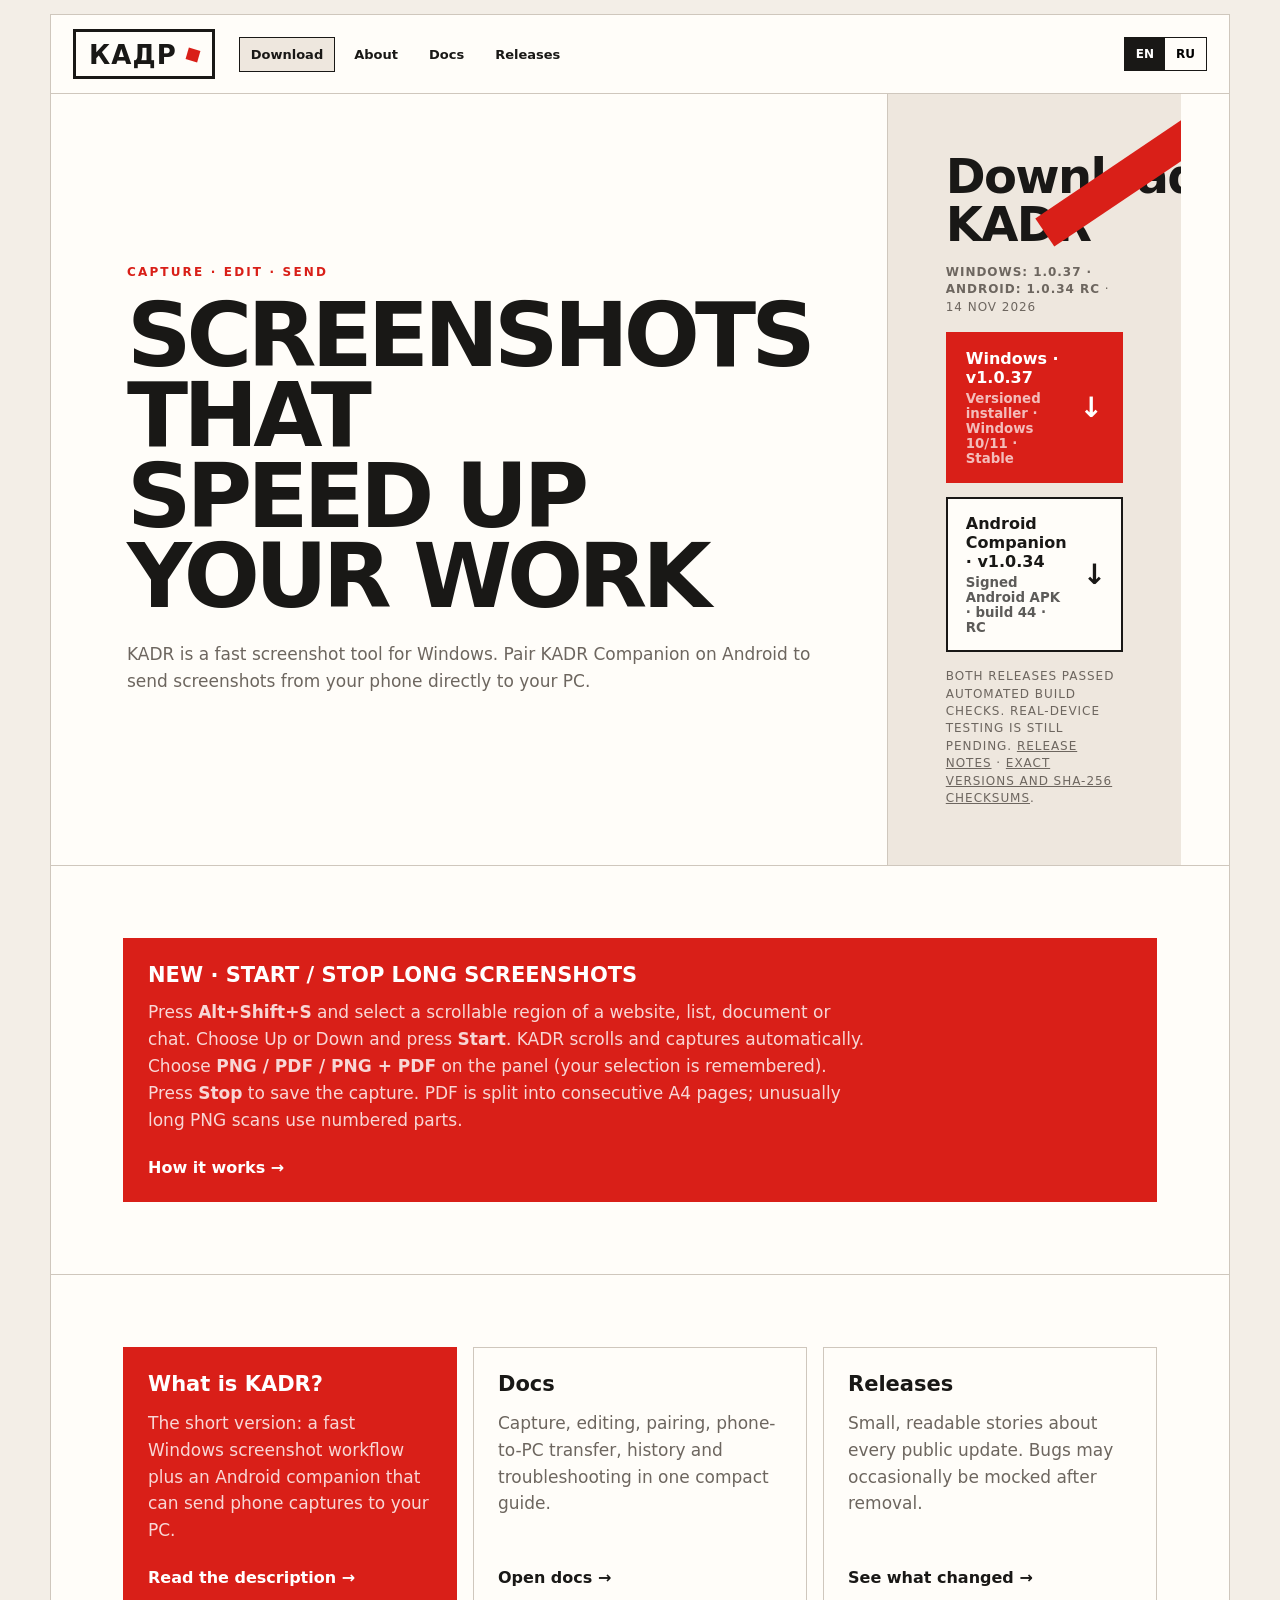
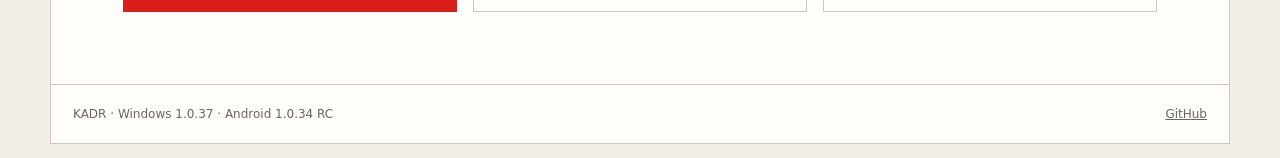
==== commit 780299f9: "site: publish KADR Mobile 1.0.34 Markup-style screenshot editor" ====
--- a/index.html
+++ b/index.html
@@ -1 +1 @@
-<!doctype html><html lang="en" data-ui-lang="en"><head><meta charset="utf-8"><meta name="viewport" content="width=device-width,initial-scale=1"><meta name="theme-color" content="#d91f18"><title>KADR / КАДР — Download</title><meta name="description" content="Download KADR for Windows and KADR Companion for Android. Read KADR docs and release notes."><link rel="stylesheet" href="assets/site.css"></head><body><div class="shell"><header class="topbar"><a class="brand" href="./">КАДР <i></i></a><nav class="nav"><a class="active" href="./" data-lang="en">Download</a><a class="active" href="./" data-lang="ru">Скачать</a><a href="about/" data-lang="en">About</a><a href="about/" data-lang="ru">О приложении</a><a href="docs/">Docs</a><a href="releases/" data-lang="en">Releases</a><a href="releases/" data-lang="ru">Обновления</a></nav><div class="lang"><button data-lang-button="en">EN</button><button data-lang-button="ru">RU</button></div></header><main class="hero"><section class="hero-copy"><div data-lang="en"><div class="eyebrow">Capture · Edit · Send</div><h1>SCREENSHOTS THAT<br>SPEED UP YOUR WORK</h1><p>KADR is a fast screenshot tool for Windows. Pair KADR Companion on Android to send screenshots from your phone directly to your PC.</p></div><div data-lang="ru"><div class="eyebrow">Снять · Редактировать · Отправить</div><h1>СКРИНШОТЫ, КОТОРЫЕ<br>УСКОРЯЮТ РАБОТУ</h1><p>КАДР — быстрый инструмент для скриншотов в Windows. Подключите KADR Companion на Android, чтобы отправлять скриншоты с телефона прямо на компьютер.</p></div></section><aside class="hero-side"><div data-lang="en"><h2>Download KADR</h2><p class="meta"><strong>Windows: 1.0.37 · Android: 1.0.33 RC</strong> · 14 Nov 2026</p></div><div data-lang="ru"><h2>Скачать КАДР</h2><p class="meta"><strong>Windows: 1.0.37 · Android: 1.0.33 RC</strong> · 14 ноября 2026</p></div><a class="button primary" href="https://github.com/nkuchenov-hash/kadr-public/releases/download/kadr-windows-1.0.37/KADR-Setup-1.0.37.exe"><span>Windows · v1.0.37<small data-lang="en">Versioned installer · Windows 10/11 · Stable</small><small data-lang="ru">Установщик с номером версии · Windows 10/11 · Стабильная версия</small></span><span class="arrow">↓</span></a><a class="button" href="https://github.com/nkuchenov-hash/kadr-public/releases/download/kadr-mobile-1.0.33-rc/KADR-Mobile-1.0.33.apk"><span>Android Companion · v1.0.33<small data-lang="en">Signed Android APK · build 43 · RC</small><small data-lang="ru">Подписанный Android APK · сборка 43 · RC</small></span><span class="arrow">↓</span></a><p class="meta" data-lang="en">Both releases passed automated build checks. Real-device testing is still pending. <a href="releases/">Release notes</a> · <a href="version.json">Exact versions and SHA-256 checksums</a>.</p><p class="meta" data-lang="ru">Обе сборки прошли автоматические проверки. Тесты на реальных устройствах ещё необходимы. <a href="releases/">История версий</a> · <a href="version.json">Номера версий и SHA-256</a>.</p></aside></main><section class="section" id="long-capture"><article class="card red"><div data-lang="en"><h3>NEW · START / STOP LONG SCREENSHOTS</h3><p>Press <strong>Alt+Shift+S</strong> and select a scrollable region of a website, list, document or chat. Choose Up or Down and press <strong>Start</strong>. KADR scrolls and captures automatically. Choose <strong>PNG / PDF / PNG + PDF</strong> on the panel (your selection is remembered). Press <strong>Stop</strong> to save the capture. PDF is split into consecutive A4 pages; unusually long PNG scans use numbered parts.</p><a href="docs/#long-capture">How it works →</a></div><div data-lang="ru"><h3>НОВОЕ · ДЛИННЫЙ СКРИНШОТ ПО КНОПКЕ «СТАРТ»</h3><p>Нажми <strong>Alt+Shift+S</strong>, выдели прокручиваемую область сайта, списка, документа или чата. Выбери направление и нажми <strong>«Старт»</strong> — КАДР сам прокрутит и снимет содержимое. На панели выбери <strong>PNG / PDF / PNG + PDF</strong> — формат запоминается. <strong>«Стоп»</strong> сохраняет результат: PDF на страницах A4 либо PNG (очень длинные снимки разбиваются на пронумерованные части).</p><a href="docs/#long-capture">Как пользоваться →</a></div></article></section><section class="section"><div class="grid"><article class="card red"><h3 data-lang="en">What is KADR?</h3><h3 data-lang="ru">Что такое КАДР?</h3><p data-lang="en">The short version: a fast Windows screenshot workflow plus an Android companion that can send phone captures to your PC.</p><p data-lang="ru">Коротко: быстрый скриншотер для Windows плюс Android Companion, который умеет отправлять снимки с телефона на ПК.</p><a href="about/" data-lang="en">Read the description →</a><a href="about/" data-lang="ru">О приложении →</a></article><article class="card"><h3>Docs</h3><p data-lang="en">Capture, editing, pairing, phone-to-PC transfer, history and troubleshooting in one compact guide.</p><p data-lang="ru">Захват, редактирование, подключение телефона, передача на ПК, история и решение проблем — всё в одной компактной документации.</p><a href="docs/" data-lang="en">Open docs →</a><a href="docs/" data-lang="ru">Открыть документацию →</a></article><article class="card"><h3 data-lang="en">Releases</h3><h3 data-lang="ru">Обновления</h3><p data-lang="en">Small, readable stories about every public update. Bugs may occasionally be mocked after removal.</p><p data-lang="ru">Короткие человеческие заметки о каждом публичном обновлении. После удаления баги иногда подвергаются заслуженным насмешкам.</p><a href="releases/" data-lang="en">See what changed →</a><a href="releases/" data-lang="ru">Что нового →</a></article></div></section><footer class="footer"><span data-lang="en">KADR · Windows 1.0.37 · Android 1.0.33 RC</span><span data-lang="ru">КАДР · Windows 1.0.37 · Android 1.0.33 RC</span><span><a href="https://github.com/nkuchenov-hash/kadr-public">GitHub</a></span></footer></div><script src="assets/site.js"></script></body></html>+<!doctype html><html lang="en" data-ui-lang="en"><head><meta charset="utf-8"><meta name="viewport" content="width=device-width,initial-scale=1"><meta name="theme-color" content="#d91f18"><title>KADR / КАДР — Download</title><meta name="description" content="Download KADR for Windows and KADR Companion for Android. Read KADR docs and release notes."><link rel="stylesheet" href="assets/site.css"></head><body><div class="shell"><header class="topbar"><a class="brand" href="./">КАДР <i></i></a><nav class="nav"><a class="active" href="./" data-lang="en">Download</a><a class="active" href="./" data-lang="ru">Скачать</a><a href="about/" data-lang="en">About</a><a href="about/" data-lang="ru">О приложении</a><a href="docs/">Docs</a><a href="releases/" data-lang="en">Releases</a><a href="releases/" data-lang="ru">Обновления</a></nav><div class="lang"><button data-lang-button="en">EN</button><button data-lang-button="ru">RU</button></div></header><main class="hero"><section class="hero-copy"><div data-lang="en"><div class="eyebrow">Capture · Edit · Send</div><h1>SCREENSHOTS THAT<br>SPEED UP YOUR WORK</h1><p>KADR is a fast screenshot tool for Windows. Pair KADR Companion on Android to send screenshots from your phone directly to your PC.</p></div><div data-lang="ru"><div class="eyebrow">Снять · Редактировать · Отправить</div><h1>СКРИНШОТЫ, КОТОРЫЕ<br>УСКОРЯЮТ РАБОТУ</h1><p>КАДР — быстрый инструмент для скриншотов в Windows. Подключите KADR Companion на Android, чтобы отправлять скриншоты с телефона прямо на компьютер.</p></div></section><aside class="hero-side"><div data-lang="en"><h2>Download KADR</h2><p class="meta"><strong>Windows: 1.0.37 · Android: 1.0.34 RC</strong> · 14 Nov 2026</p></div><div data-lang="ru"><h2>Скачать КАДР</h2><p class="meta"><strong>Windows: 1.0.37 · Android: 1.0.34 RC</strong> · 14 ноября 2026</p></div><a class="button primary" href="https://github.com/nkuchenov-hash/kadr-public/releases/download/kadr-windows-1.0.37/KADR-Setup-1.0.37.exe"><span>Windows · v1.0.37<small data-lang="en">Versioned installer · Windows 10/11 · Stable</small><small data-lang="ru">Установщик с номером версии · Windows 10/11 · Стабильная версия</small></span><span class="arrow">↓</span></a><a class="button" href="https://github.com/nkuchenov-hash/kadr-public/releases/download/kadr-mobile-1.0.34-rc/KADR-Mobile-1.0.34.apk"><span>Android Companion · v1.0.34<small data-lang="en">Signed Android APK · build 44 · RC</small><small data-lang="ru">Подписанный Android APK · сборка 44 · RC</small></span><span class="arrow">↓</span></a><p class="meta" data-lang="en">Both releases passed automated build checks. Real-device testing is still pending. <a href="releases/">Release notes</a> · <a href="version.json">Exact versions and SHA-256 checksums</a>.</p><p class="meta" data-lang="ru">Обе сборки прошли автоматические проверки. Тесты на реальных устройствах ещё необходимы. <a href="releases/">История версий</a> · <a href="version.json">Номера версий и SHA-256</a>.</p></aside></main><section class="section" id="long-capture"><article class="card red"><div data-lang="en"><h3>NEW · START / STOP LONG SCREENSHOTS</h3><p>Press <strong>Alt+Shift+S</strong> and select a scrollable region of a website, list, document or chat. Choose Up or Down and press <strong>Start</strong>. KADR scrolls and captures automatically. Choose <strong>PNG / PDF / PNG + PDF</strong> on the panel (your selection is remembered). Press <strong>Stop</strong> to save the capture. PDF is split into consecutive A4 pages; unusually long PNG scans use numbered parts.</p><a href="docs/#long-capture">How it works →</a></div><div data-lang="ru"><h3>НОВОЕ · ДЛИННЫЙ СКРИНШОТ ПО КНОПКЕ «СТАРТ»</h3><p>Нажми <strong>Alt+Shift+S</strong>, выдели прокручиваемую область сайта, списка, документа или чата. Выбери направление и нажми <strong>«Старт»</strong> — КАДР сам прокрутит и снимет содержимое. На панели выбери <strong>PNG / PDF / PNG + PDF</strong> — формат запоминается. <strong>«Стоп»</strong> сохраняет результат: PDF на страницах A4 либо PNG (очень длинные снимки разбиваются на пронумерованные части).</p><a href="docs/#long-capture">Как пользоваться →</a></div></article></section><section class="section"><div class="grid"><article class="card red"><h3 data-lang="en">What is KADR?</h3><h3 data-lang="ru">Что такое КАДР?</h3><p data-lang="en">The short version: a fast Windows screenshot workflow plus an Android companion that can send phone captures to your PC.</p><p data-lang="ru">Коротко: быстрый скриншотер для Windows плюс Android Companion, который умеет отправлять снимки с телефона на ПК.</p><a href="about/" data-lang="en">Read the description →</a><a href="about/" data-lang="ru">О приложении →</a></article><article class="card"><h3>Docs</h3><p data-lang="en">Capture, editing, pairing, phone-to-PC transfer, history and troubleshooting in one compact guide.</p><p data-lang="ru">Захват, редактирование, подключение телефона, передача на ПК, история и решение проблем — всё в одной компактной документации.</p><a href="docs/" data-lang="en">Open docs →</a><a href="docs/" data-lang="ru">Открыть документацию →</a></article><article class="card"><h3 data-lang="en">Releases</h3><h3 data-lang="ru">Обновления</h3><p data-lang="en">Small, readable stories about every public update. Bugs may occasionally be mocked after removal.</p><p data-lang="ru">Короткие человеческие заметки о каждом публичном обновлении. После удаления баги иногда подвергаются заслуженным насмешкам.</p><a href="releases/" data-lang="en">See what changed →</a><a href="releases/" data-lang="ru">Что нового →</a></article></div></section><footer class="footer"><span data-lang="en">KADR · Windows 1.0.37 · Android 1.0.34 RC</span><span data-lang="ru">КАДР · Windows 1.0.37 · Android 1.0.34 RC</span><span><a href="https://github.com/nkuchenov-hash/kadr-public">GitHub</a></span></footer></div><script src="assets/site.js"></script></body></html>
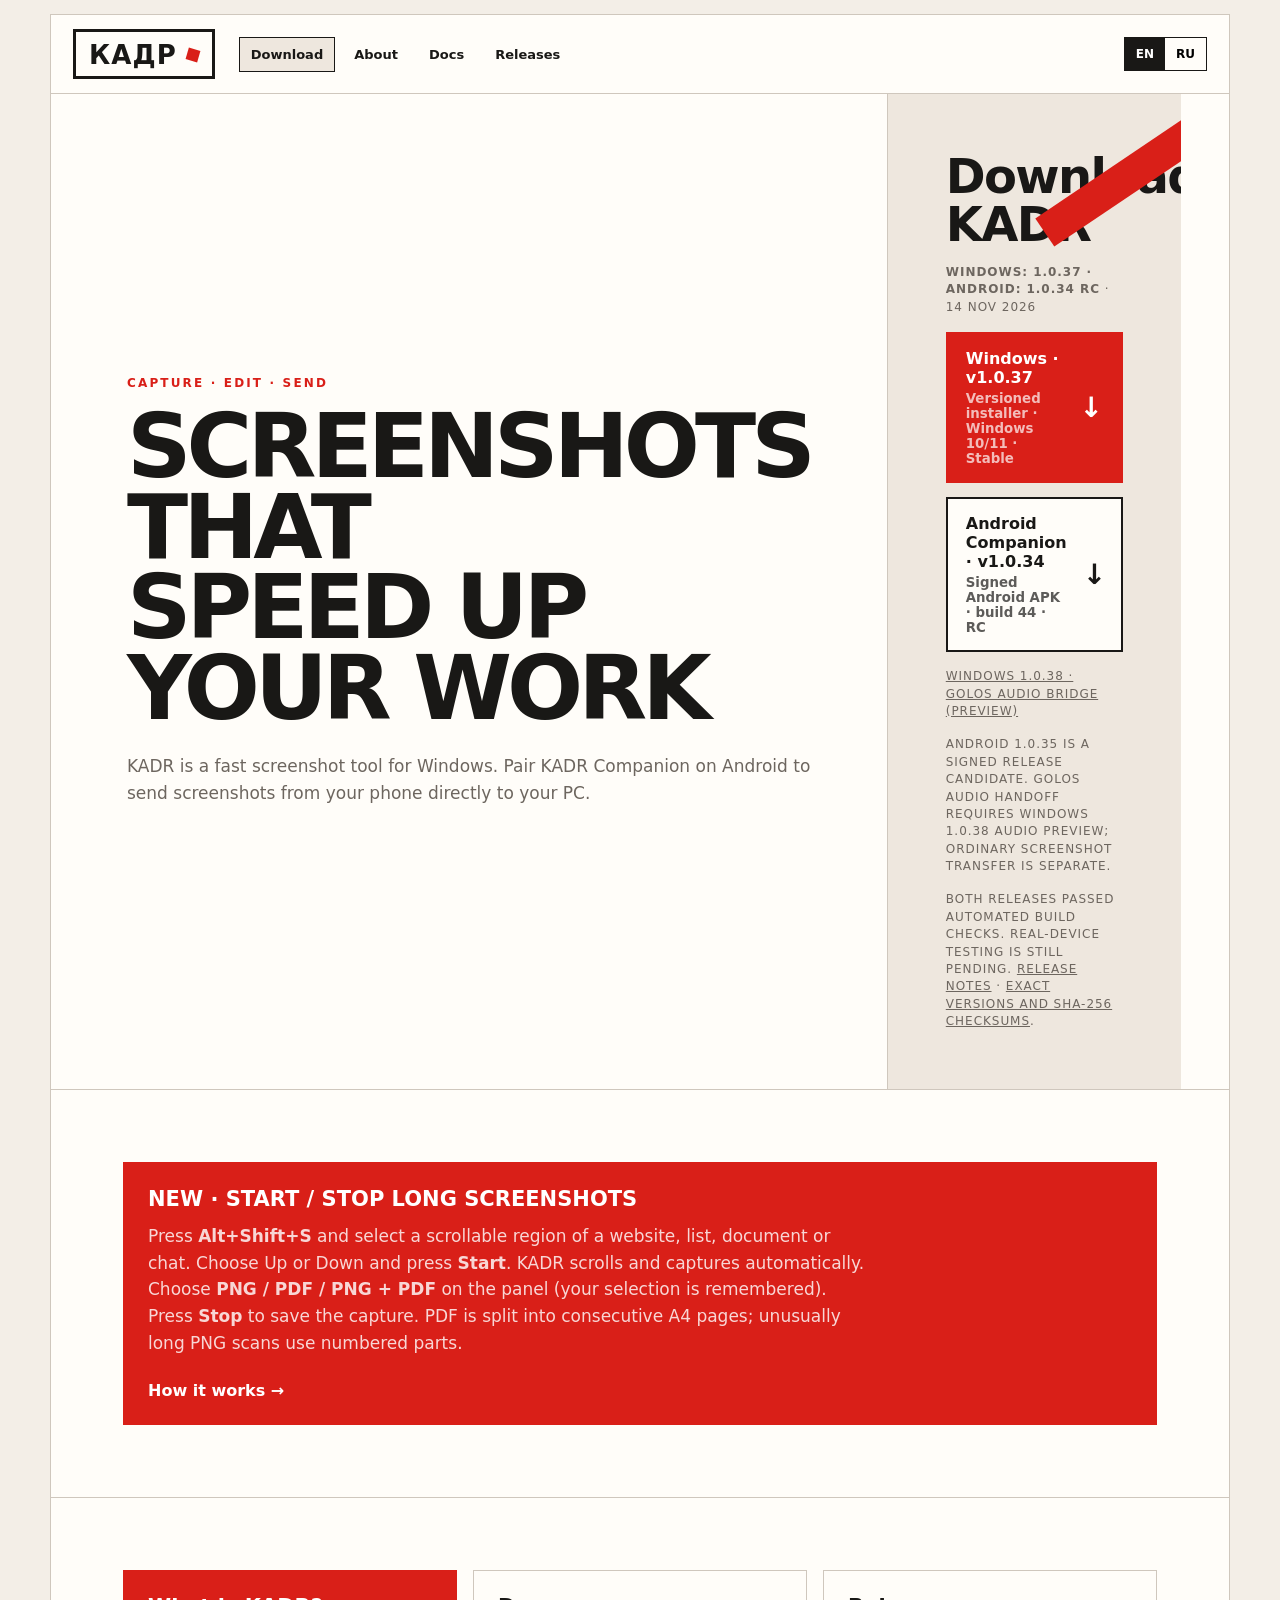
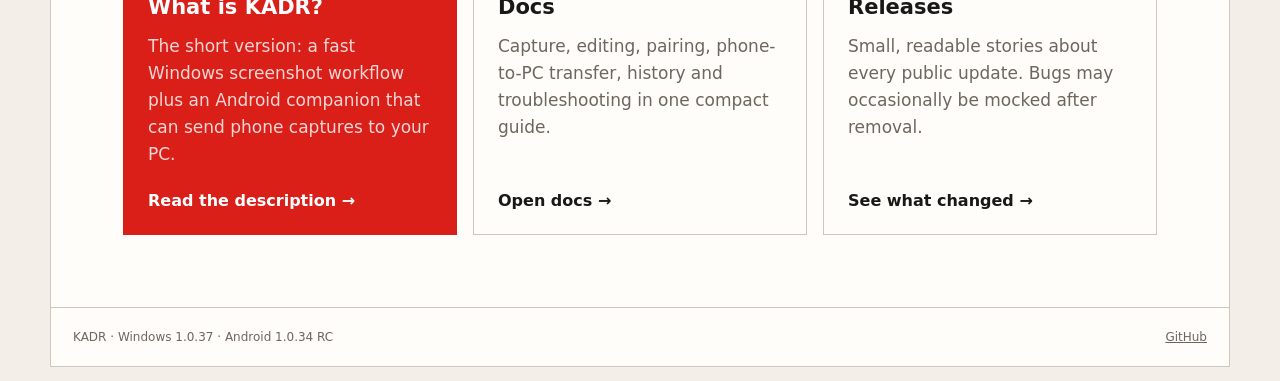
==== commit 07968eb6: "site: expose latest signed Android 1.0.35 RC and Windows audio 1.0.38 preview transparently" ====
--- a/index.html
+++ b/index.html
@@ -1 +1 @@
-<!doctype html><html lang="en" data-ui-lang="en"><head><meta charset="utf-8"><meta name="viewport" content="width=device-width,initial-scale=1"><meta name="theme-color" content="#d91f18"><title>KADR / КАДР — Download</title><meta name="description" content="Download KADR for Windows and KADR Companion for Android. Read KADR docs and release notes."><link rel="stylesheet" href="assets/site.css"></head><body><div class="shell"><header class="topbar"><a class="brand" href="./">КАДР <i></i></a><nav class="nav"><a class="active" href="./" data-lang="en">Download</a><a class="active" href="./" data-lang="ru">Скачать</a><a href="about/" data-lang="en">About</a><a href="about/" data-lang="ru">О приложении</a><a href="docs/">Docs</a><a href="releases/" data-lang="en">Releases</a><a href="releases/" data-lang="ru">Обновления</a></nav><div class="lang"><button data-lang-button="en">EN</button><button data-lang-button="ru">RU</button></div></header><main class="hero"><section class="hero-copy"><div data-lang="en"><div class="eyebrow">Capture · Edit · Send</div><h1>SCREENSHOTS THAT<br>SPEED UP YOUR WORK</h1><p>KADR is a fast screenshot tool for Windows. Pair KADR Companion on Android to send screenshots from your phone directly to your PC.</p></div><div data-lang="ru"><div class="eyebrow">Снять · Редактировать · Отправить</div><h1>СКРИНШОТЫ, КОТОРЫЕ<br>УСКОРЯЮТ РАБОТУ</h1><p>КАДР — быстрый инструмент для скриншотов в Windows. Подключите KADR Companion на Android, чтобы отправлять скриншоты с телефона прямо на компьютер.</p></div></section><aside class="hero-side"><div data-lang="en"><h2>Download KADR</h2><p class="meta"><strong>Windows: 1.0.37 · Android: 1.0.34 RC</strong> · 14 Nov 2026</p></div><div data-lang="ru"><h2>Скачать КАДР</h2><p class="meta"><strong>Windows: 1.0.37 · Android: 1.0.34 RC</strong> · 14 ноября 2026</p></div><a class="button primary" href="https://github.com/nkuchenov-hash/kadr-public/releases/download/kadr-windows-1.0.37/KADR-Setup-1.0.37.exe"><span>Windows · v1.0.37<small data-lang="en">Versioned installer · Windows 10/11 · Stable</small><small data-lang="ru">Установщик с номером версии · Windows 10/11 · Стабильная версия</small></span><span class="arrow">↓</span></a><a class="button" href="https://github.com/nkuchenov-hash/kadr-public/releases/download/kadr-mobile-1.0.34-rc/KADR-Mobile-1.0.34.apk"><span>Android Companion · v1.0.34<small data-lang="en">Signed Android APK · build 44 · RC</small><small data-lang="ru">Подписанный Android APK · сборка 44 · RC</small></span><span class="arrow">↓</span></a><p class="meta" data-lang="en">Both releases passed automated build checks. Real-device testing is still pending. <a href="releases/">Release notes</a> · <a href="version.json">Exact versions and SHA-256 checksums</a>.</p><p class="meta" data-lang="ru">Обе сборки прошли автоматические проверки. Тесты на реальных устройствах ещё необходимы. <a href="releases/">История версий</a> · <a href="version.json">Номера версий и SHA-256</a>.</p></aside></main><section class="section" id="long-capture"><article class="card red"><div data-lang="en"><h3>NEW · START / STOP LONG SCREENSHOTS</h3><p>Press <strong>Alt+Shift+S</strong> and select a scrollable region of a website, list, document or chat. Choose Up or Down and press <strong>Start</strong>. KADR scrolls and captures automatically. Choose <strong>PNG / PDF / PNG + PDF</strong> on the panel (your selection is remembered). Press <strong>Stop</strong> to save the capture. PDF is split into consecutive A4 pages; unusually long PNG scans use numbered parts.</p><a href="docs/#long-capture">How it works →</a></div><div data-lang="ru"><h3>НОВОЕ · ДЛИННЫЙ СКРИНШОТ ПО КНОПКЕ «СТАРТ»</h3><p>Нажми <strong>Alt+Shift+S</strong>, выдели прокручиваемую область сайта, списка, документа или чата. Выбери направление и нажми <strong>«Старт»</strong> — КАДР сам прокрутит и снимет содержимое. На панели выбери <strong>PNG / PDF / PNG + PDF</strong> — формат запоминается. <strong>«Стоп»</strong> сохраняет результат: PDF на страницах A4 либо PNG (очень длинные снимки разбиваются на пронумерованные части).</p><a href="docs/#long-capture">Как пользоваться →</a></div></article></section><section class="section"><div class="grid"><article class="card red"><h3 data-lang="en">What is KADR?</h3><h3 data-lang="ru">Что такое КАДР?</h3><p data-lang="en">The short version: a fast Windows screenshot workflow plus an Android companion that can send phone captures to your PC.</p><p data-lang="ru">Коротко: быстрый скриншотер для Windows плюс Android Companion, который умеет отправлять снимки с телефона на ПК.</p><a href="about/" data-lang="en">Read the description →</a><a href="about/" data-lang="ru">О приложении →</a></article><article class="card"><h3>Docs</h3><p data-lang="en">Capture, editing, pairing, phone-to-PC transfer, history and troubleshooting in one compact guide.</p><p data-lang="ru">Захват, редактирование, подключение телефона, передача на ПК, история и решение проблем — всё в одной компактной документации.</p><a href="docs/" data-lang="en">Open docs →</a><a href="docs/" data-lang="ru">Открыть документацию →</a></article><article class="card"><h3 data-lang="en">Releases</h3><h3 data-lang="ru">Обновления</h3><p data-lang="en">Small, readable stories about every public update. Bugs may occasionally be mocked after removal.</p><p data-lang="ru">Короткие человеческие заметки о каждом публичном обновлении. После удаления баги иногда подвергаются заслуженным насмешкам.</p><a href="releases/" data-lang="en">See what changed →</a><a href="releases/" data-lang="ru">Что нового →</a></article></div></section><footer class="footer"><span data-lang="en">KADR · Windows 1.0.37 · Android 1.0.34 RC</span><span data-lang="ru">КАДР · Windows 1.0.37 · Android 1.0.34 RC</span><span><a href="https://github.com/nkuchenov-hash/kadr-public">GitHub</a></span></footer></div><script src="assets/site.js"></script></body></html>+<!doctype html><html lang="en" data-ui-lang="en"><head><meta charset="utf-8"><meta name="viewport" content="width=device-width,initial-scale=1"><meta name="theme-color" content="#d91f18"><title>KADR / КАДР — Download</title><meta name="description" content="Download KADR for Windows and KADR Companion for Android. Read KADR docs and release notes."><link rel="stylesheet" href="assets/site.css"></head><body><div class="shell"><header class="topbar"><a class="brand" href="./">КАДР <i></i></a><nav class="nav"><a class="active" href="./" data-lang="en">Download</a><a class="active" href="./" data-lang="ru">Скачать</a><a href="about/" data-lang="en">About</a><a href="about/" data-lang="ru">О приложении</a><a href="docs/">Docs</a><a href="releases/" data-lang="en">Releases</a><a href="releases/" data-lang="ru">Обновления</a></nav><div class="lang"><button data-lang-button="en">EN</button><button data-lang-button="ru">RU</button></div></header><main class="hero"><section class="hero-copy"><div data-lang="en"><div class="eyebrow">Capture · Edit · Send</div><h1>SCREENSHOTS THAT<br>SPEED UP YOUR WORK</h1><p>KADR is a fast screenshot tool for Windows. Pair KADR Companion on Android to send screenshots from your phone directly to your PC.</p></div><div data-lang="ru"><div class="eyebrow">Снять · Редактировать · Отправить</div><h1>СКРИНШОТЫ, КОТОРЫЕ<br>УСКОРЯЮТ РАБОТУ</h1><p>КАДР — быстрый инструмент для скриншотов в Windows. Подключите KADR Companion на Android, чтобы отправлять скриншоты с телефона прямо на компьютер.</p></div></section><aside class="hero-side"><div data-lang="en"><h2>Download KADR</h2><p class="meta"><strong>Windows: 1.0.37 · Android: 1.0.34 RC</strong> · 14 Nov 2026</p></div><div data-lang="ru"><h2>Скачать КАДР</h2><p class="meta"><strong>Windows: 1.0.37 · Android: 1.0.34 RC</strong> · 14 ноября 2026</p></div><a class="button primary" href="https://github.com/nkuchenov-hash/kadr-public/releases/download/kadr-windows-1.0.37/KADR-Setup-1.0.37.exe"><span>Windows · v1.0.37<small data-lang="en">Versioned installer · Windows 10/11 · Stable</small><small data-lang="ru">Установщик с номером версии · Windows 10/11 · Стабильная версия</small></span><span class="arrow">↓</span></a><a class="button" href="https://github.com/nkuchenov-hash/kadr-public/releases/download/kadr-mobile-1.0.34-rc/KADR-Mobile-1.0.34.apk"><span>Android Companion · v1.0.34<small data-lang="en">Signed Android APK · build 44 · RC</small><small data-lang="ru">Подписанный Android APK · сборка 44 · RC</small></span><span class="arrow">↓</span></a><p class="meta"><a href="https://github.com/nkuchenov-hash/kadr-public/releases/download/kadr-windows-1.0.38-golos-audio-rc/KADR-Setup-1.0.38-GOLOS-Audio-Preview.exe">Windows 1.0.38 · GOLOS Audio Bridge (preview)</a></p><p class="meta" data-lang="ru">Android 1.0.35 — тестовая подписанная версия. Для передачи аудио в GOLOS нужен Windows 1.0.38 GOLOS Audio Preview; передача обычных скриншотов не зависит от этой функции.</p><p class="meta" data-lang="en">Android 1.0.35 is a signed release candidate. GOLOS audio handoff requires Windows 1.0.38 Audio Preview; ordinary screenshot transfer is separate.</p><p class="meta" data-lang="en">Both releases passed automated build checks. Real-device testing is still pending. <a href="releases/">Release notes</a> · <a href="version.json">Exact versions and SHA-256 checksums</a>.</p><p class="meta" data-lang="ru">Обе сборки прошли автоматические проверки. Тесты на реальных устройствах ещё необходимы. <a href="releases/">История версий</a> · <a href="version.json">Номера версий и SHA-256</a>.</p></aside></main><section class="section" id="long-capture"><article class="card red"><div data-lang="en"><h3>NEW · START / STOP LONG SCREENSHOTS</h3><p>Press <strong>Alt+Shift+S</strong> and select a scrollable region of a website, list, document or chat. Choose Up or Down and press <strong>Start</strong>. KADR scrolls and captures automatically. Choose <strong>PNG / PDF / PNG + PDF</strong> on the panel (your selection is remembered). Press <strong>Stop</strong> to save the capture. PDF is split into consecutive A4 pages; unusually long PNG scans use numbered parts.</p><a href="docs/#long-capture">How it works →</a></div><div data-lang="ru"><h3>НОВОЕ · ДЛИННЫЙ СКРИНШОТ ПО КНОПКЕ «СТАРТ»</h3><p>Нажми <strong>Alt+Shift+S</strong>, выдели прокручиваемую область сайта, списка, документа или чата. Выбери направление и нажми <strong>«Старт»</strong> — КАДР сам прокрутит и снимет содержимое. На панели выбери <strong>PNG / PDF / PNG + PDF</strong> — формат запоминается. <strong>«Стоп»</strong> сохраняет результат: PDF на страницах A4 либо PNG (очень длинные снимки разбиваются на пронумерованные части).</p><a href="docs/#long-capture">Как пользоваться →</a></div></article></section><section class="section"><div class="grid"><article class="card red"><h3 data-lang="en">What is KADR?</h3><h3 data-lang="ru">Что такое КАДР?</h3><p data-lang="en">The short version: a fast Windows screenshot workflow plus an Android companion that can send phone captures to your PC.</p><p data-lang="ru">Коротко: быстрый скриншотер для Windows плюс Android Companion, который умеет отправлять снимки с телефона на ПК.</p><a href="about/" data-lang="en">Read the description →</a><a href="about/" data-lang="ru">О приложении →</a></article><article class="card"><h3>Docs</h3><p data-lang="en">Capture, editing, pairing, phone-to-PC transfer, history and troubleshooting in one compact guide.</p><p data-lang="ru">Захват, редактирование, подключение телефона, передача на ПК, история и решение проблем — всё в одной компактной документации.</p><a href="docs/" data-lang="en">Open docs →</a><a href="docs/" data-lang="ru">Открыть документацию →</a></article><article class="card"><h3 data-lang="en">Releases</h3><h3 data-lang="ru">Обновления</h3><p data-lang="en">Small, readable stories about every public update. Bugs may occasionally be mocked after removal.</p><p data-lang="ru">Короткие человеческие заметки о каждом публичном обновлении. После удаления баги иногда подвергаются заслуженным насмешкам.</p><a href="releases/" data-lang="en">See what changed →</a><a href="releases/" data-lang="ru">Что нового →</a></article></div></section><footer class="footer"><span data-lang="en">KADR · Windows 1.0.37 · Android 1.0.34 RC</span><span data-lang="ru">КАДР · Windows 1.0.37 · Android 1.0.34 RC</span><span><a href="https://github.com/nkuchenov-hash/kadr-public">GitHub</a></span></footer></div><script src="assets/site.js"></script></body></html>
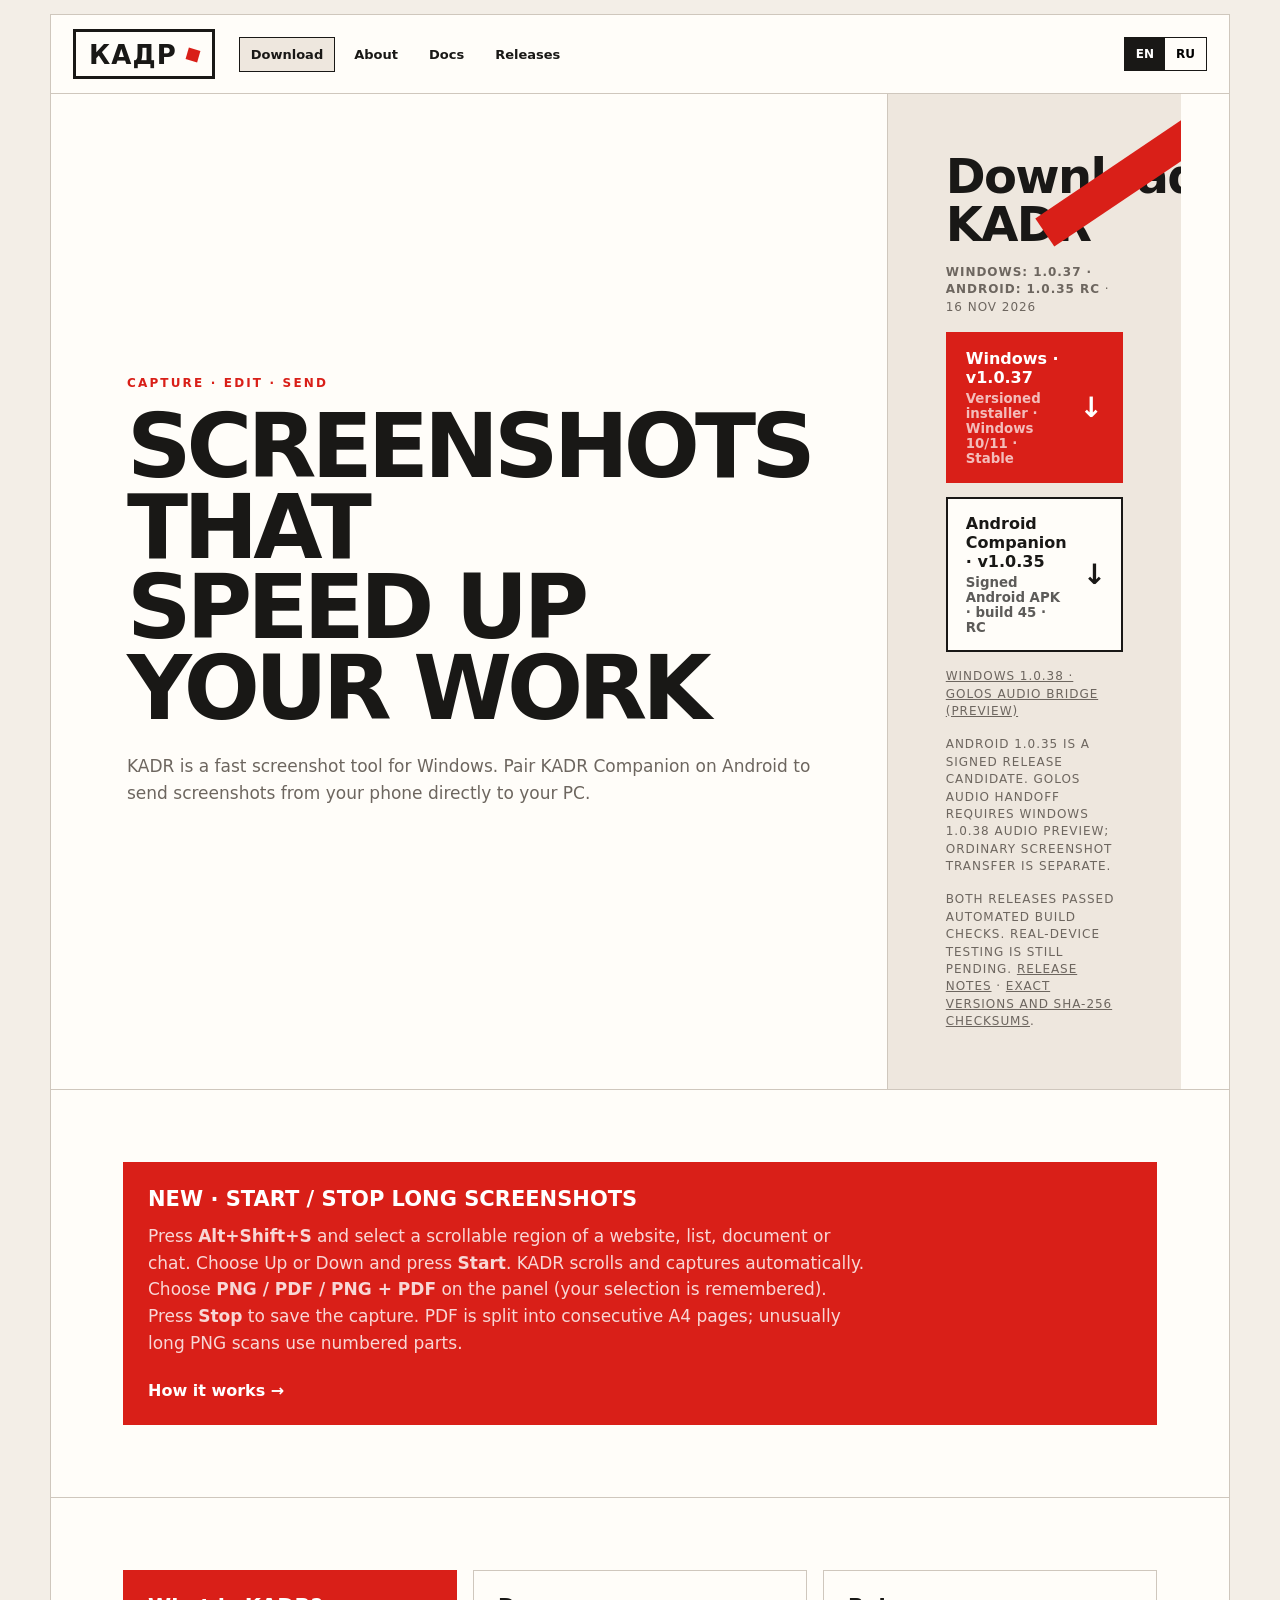
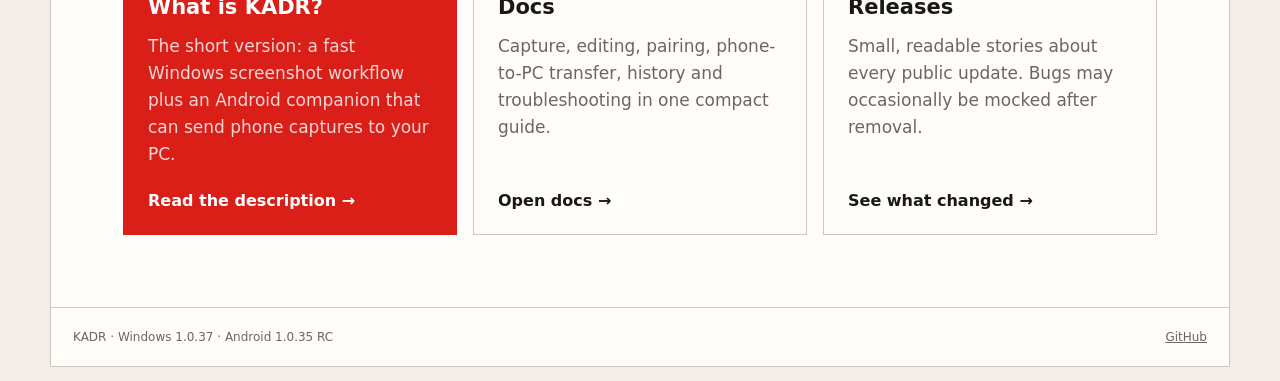
==== commit 7bba66fb: "site: show actual latest Android 1.0.35 signed RC and preserve stable/preview distinctions" ====
--- a/index.html
+++ b/index.html
@@ -1 +1 @@
-<!doctype html><html lang="en" data-ui-lang="en"><head><meta charset="utf-8"><meta name="viewport" content="width=device-width,initial-scale=1"><meta name="theme-color" content="#d91f18"><title>KADR / КАДР — Download</title><meta name="description" content="Download KADR for Windows and KADR Companion for Android. Read KADR docs and release notes."><link rel="stylesheet" href="assets/site.css"></head><body><div class="shell"><header class="topbar"><a class="brand" href="./">КАДР <i></i></a><nav class="nav"><a class="active" href="./" data-lang="en">Download</a><a class="active" href="./" data-lang="ru">Скачать</a><a href="about/" data-lang="en">About</a><a href="about/" data-lang="ru">О приложении</a><a href="docs/">Docs</a><a href="releases/" data-lang="en">Releases</a><a href="releases/" data-lang="ru">Обновления</a></nav><div class="lang"><button data-lang-button="en">EN</button><button data-lang-button="ru">RU</button></div></header><main class="hero"><section class="hero-copy"><div data-lang="en"><div class="eyebrow">Capture · Edit · Send</div><h1>SCREENSHOTS THAT<br>SPEED UP YOUR WORK</h1><p>KADR is a fast screenshot tool for Windows. Pair KADR Companion on Android to send screenshots from your phone directly to your PC.</p></div><div data-lang="ru"><div class="eyebrow">Снять · Редактировать · Отправить</div><h1>СКРИНШОТЫ, КОТОРЫЕ<br>УСКОРЯЮТ РАБОТУ</h1><p>КАДР — быстрый инструмент для скриншотов в Windows. Подключите KADR Companion на Android, чтобы отправлять скриншоты с телефона прямо на компьютер.</p></div></section><aside class="hero-side"><div data-lang="en"><h2>Download KADR</h2><p class="meta"><strong>Windows: 1.0.37 · Android: 1.0.34 RC</strong> · 14 Nov 2026</p></div><div data-lang="ru"><h2>Скачать КАДР</h2><p class="meta"><strong>Windows: 1.0.37 · Android: 1.0.34 RC</strong> · 14 ноября 2026</p></div><a class="button primary" href="https://github.com/nkuchenov-hash/kadr-public/releases/download/kadr-windows-1.0.37/KADR-Setup-1.0.37.exe"><span>Windows · v1.0.37<small data-lang="en">Versioned installer · Windows 10/11 · Stable</small><small data-lang="ru">Установщик с номером версии · Windows 10/11 · Стабильная версия</small></span><span class="arrow">↓</span></a><a class="button" href="https://github.com/nkuchenov-hash/kadr-public/releases/download/kadr-mobile-1.0.34-rc/KADR-Mobile-1.0.34.apk"><span>Android Companion · v1.0.34<small data-lang="en">Signed Android APK · build 44 · RC</small><small data-lang="ru">Подписанный Android APK · сборка 44 · RC</small></span><span class="arrow">↓</span></a><p class="meta"><a href="https://github.com/nkuchenov-hash/kadr-public/releases/download/kadr-windows-1.0.38-golos-audio-rc/KADR-Setup-1.0.38-GOLOS-Audio-Preview.exe">Windows 1.0.38 · GOLOS Audio Bridge (preview)</a></p><p class="meta" data-lang="ru">Android 1.0.35 — тестовая подписанная версия. Для передачи аудио в GOLOS нужен Windows 1.0.38 GOLOS Audio Preview; передача обычных скриншотов не зависит от этой функции.</p><p class="meta" data-lang="en">Android 1.0.35 is a signed release candidate. GOLOS audio handoff requires Windows 1.0.38 Audio Preview; ordinary screenshot transfer is separate.</p><p class="meta" data-lang="en">Both releases passed automated build checks. Real-device testing is still pending. <a href="releases/">Release notes</a> · <a href="version.json">Exact versions and SHA-256 checksums</a>.</p><p class="meta" data-lang="ru">Обе сборки прошли автоматические проверки. Тесты на реальных устройствах ещё необходимы. <a href="releases/">История версий</a> · <a href="version.json">Номера версий и SHA-256</a>.</p></aside></main><section class="section" id="long-capture"><article class="card red"><div data-lang="en"><h3>NEW · START / STOP LONG SCREENSHOTS</h3><p>Press <strong>Alt+Shift+S</strong> and select a scrollable region of a website, list, document or chat. Choose Up or Down and press <strong>Start</strong>. KADR scrolls and captures automatically. Choose <strong>PNG / PDF / PNG + PDF</strong> on the panel (your selection is remembered). Press <strong>Stop</strong> to save the capture. PDF is split into consecutive A4 pages; unusually long PNG scans use numbered parts.</p><a href="docs/#long-capture">How it works →</a></div><div data-lang="ru"><h3>НОВОЕ · ДЛИННЫЙ СКРИНШОТ ПО КНОПКЕ «СТАРТ»</h3><p>Нажми <strong>Alt+Shift+S</strong>, выдели прокручиваемую область сайта, списка, документа или чата. Выбери направление и нажми <strong>«Старт»</strong> — КАДР сам прокрутит и снимет содержимое. На панели выбери <strong>PNG / PDF / PNG + PDF</strong> — формат запоминается. <strong>«Стоп»</strong> сохраняет результат: PDF на страницах A4 либо PNG (очень длинные снимки разбиваются на пронумерованные части).</p><a href="docs/#long-capture">Как пользоваться →</a></div></article></section><section class="section"><div class="grid"><article class="card red"><h3 data-lang="en">What is KADR?</h3><h3 data-lang="ru">Что такое КАДР?</h3><p data-lang="en">The short version: a fast Windows screenshot workflow plus an Android companion that can send phone captures to your PC.</p><p data-lang="ru">Коротко: быстрый скриншотер для Windows плюс Android Companion, который умеет отправлять снимки с телефона на ПК.</p><a href="about/" data-lang="en">Read the description →</a><a href="about/" data-lang="ru">О приложении →</a></article><article class="card"><h3>Docs</h3><p data-lang="en">Capture, editing, pairing, phone-to-PC transfer, history and troubleshooting in one compact guide.</p><p data-lang="ru">Захват, редактирование, подключение телефона, передача на ПК, история и решение проблем — всё в одной компактной документации.</p><a href="docs/" data-lang="en">Open docs →</a><a href="docs/" data-lang="ru">Открыть документацию →</a></article><article class="card"><h3 data-lang="en">Releases</h3><h3 data-lang="ru">Обновления</h3><p data-lang="en">Small, readable stories about every public update. Bugs may occasionally be mocked after removal.</p><p data-lang="ru">Короткие человеческие заметки о каждом публичном обновлении. После удаления баги иногда подвергаются заслуженным насмешкам.</p><a href="releases/" data-lang="en">See what changed →</a><a href="releases/" data-lang="ru">Что нового →</a></article></div></section><footer class="footer"><span data-lang="en">KADR · Windows 1.0.37 · Android 1.0.34 RC</span><span data-lang="ru">КАДР · Windows 1.0.37 · Android 1.0.34 RC</span><span><a href="https://github.com/nkuchenov-hash/kadr-public">GitHub</a></span></footer></div><script src="assets/site.js"></script></body></html>+<!doctype html><html lang="en" data-ui-lang="en"><head><meta charset="utf-8"><meta name="viewport" content="width=device-width,initial-scale=1"><meta name="theme-color" content="#d91f18"><title>KADR / КАДР — Download</title><meta name="description" content="Download KADR for Windows and KADR Companion for Android. Read KADR docs and release notes."><link rel="stylesheet" href="assets/site.css"></head><body><div class="shell"><header class="topbar"><a class="brand" href="./">КАДР <i></i></a><nav class="nav"><a class="active" href="./" data-lang="en">Download</a><a class="active" href="./" data-lang="ru">Скачать</a><a href="about/" data-lang="en">About</a><a href="about/" data-lang="ru">О приложении</a><a href="docs/">Docs</a><a href="releases/" data-lang="en">Releases</a><a href="releases/" data-lang="ru">Обновления</a></nav><div class="lang"><button data-lang-button="en">EN</button><button data-lang-button="ru">RU</button></div></header><main class="hero"><section class="hero-copy"><div data-lang="en"><div class="eyebrow">Capture · Edit · Send</div><h1>SCREENSHOTS THAT<br>SPEED UP YOUR WORK</h1><p>KADR is a fast screenshot tool for Windows. Pair KADR Companion on Android to send screenshots from your phone directly to your PC.</p></div><div data-lang="ru"><div class="eyebrow">Снять · Редактировать · Отправить</div><h1>СКРИНШОТЫ, КОТОРЫЕ<br>УСКОРЯЮТ РАБОТУ</h1><p>КАДР — быстрый инструмент для скриншотов в Windows. Подключите KADR Companion на Android, чтобы отправлять скриншоты с телефона прямо на компьютер.</p></div></section><aside class="hero-side"><div data-lang="en"><h2>Download KADR</h2><p class="meta"><strong>Windows: 1.0.37 · Android: 1.0.35 RC</strong> · 16 Nov 2026</p></div><div data-lang="ru"><h2>Скачать КАДР</h2><p class="meta"><strong>Windows: 1.0.37 · Android: 1.0.35 RC</strong> · 16 ноября 2026</p></div><a class="button primary" href="https://github.com/nkuchenov-hash/kadr-public/releases/download/kadr-windows-1.0.37/KADR-Setup-1.0.37.exe"><span>Windows · v1.0.37<small data-lang="en">Versioned installer · Windows 10/11 · Stable</small><small data-lang="ru">Установщик с номером версии · Windows 10/11 · Стабильная версия</small></span><span class="arrow">↓</span></a><a class="button" href="https://github.com/nkuchenov-hash/kadr-public/releases/download/kadr-mobile-1.0.35-golos-bridge-rc/KADR-Mobile-1.0.35.apk"><span>Android Companion · v1.0.35<small data-lang="en">Signed Android APK · build 45 · RC</small><small data-lang="ru">Подписанный Android APK · сборка 45 · RC</small></span><span class="arrow">↓</span></a><p class="meta"><a href="https://github.com/nkuchenov-hash/kadr-public/releases/download/kadr-windows-1.0.38-golos-audio-rc/KADR-Setup-1.0.38-GOLOS-Audio-Preview.exe">Windows 1.0.38 · GOLOS Audio Bridge (preview)</a></p><p class="meta" data-lang="ru">Android 1.0.35 — тестовая подписанная версия. Для передачи аудио в GOLOS нужен Windows 1.0.38 GOLOS Audio Preview; передача обычных скриншотов не зависит от этой функции.</p><p class="meta" data-lang="en">Android 1.0.35 is a signed release candidate. GOLOS audio handoff requires Windows 1.0.38 Audio Preview; ordinary screenshot transfer is separate.</p><p class="meta" data-lang="en">Both releases passed automated build checks. Real-device testing is still pending. <a href="releases/">Release notes</a> · <a href="version.json">Exact versions and SHA-256 checksums</a>.</p><p class="meta" data-lang="ru">Обе сборки прошли автоматические проверки. Тесты на реальных устройствах ещё необходимы. <a href="releases/">История версий</a> · <a href="version.json">Номера версий и SHA-256</a>.</p></aside></main><section class="section" id="long-capture"><article class="card red"><div data-lang="en"><h3>NEW · START / STOP LONG SCREENSHOTS</h3><p>Press <strong>Alt+Shift+S</strong> and select a scrollable region of a website, list, document or chat. Choose Up or Down and press <strong>Start</strong>. KADR scrolls and captures automatically. Choose <strong>PNG / PDF / PNG + PDF</strong> on the panel (your selection is remembered). Press <strong>Stop</strong> to save the capture. PDF is split into consecutive A4 pages; unusually long PNG scans use numbered parts.</p><a href="docs/#long-capture">How it works →</a></div><div data-lang="ru"><h3>НОВОЕ · ДЛИННЫЙ СКРИНШОТ ПО КНОПКЕ «СТАРТ»</h3><p>Нажми <strong>Alt+Shift+S</strong>, выдели прокручиваемую область сайта, списка, документа или чата. Выбери направление и нажми <strong>«Старт»</strong> — КАДР сам прокрутит и снимет содержимое. На панели выбери <strong>PNG / PDF / PNG + PDF</strong> — формат запоминается. <strong>«Стоп»</strong> сохраняет результат: PDF на страницах A4 либо PNG (очень длинные снимки разбиваются на пронумерованные части).</p><a href="docs/#long-capture">Как пользоваться →</a></div></article></section><section class="section"><div class="grid"><article class="card red"><h3 data-lang="en">What is KADR?</h3><h3 data-lang="ru">Что такое КАДР?</h3><p data-lang="en">The short version: a fast Windows screenshot workflow plus an Android companion that can send phone captures to your PC.</p><p data-lang="ru">Коротко: быстрый скриншотер для Windows плюс Android Companion, который умеет отправлять снимки с телефона на ПК.</p><a href="about/" data-lang="en">Read the description →</a><a href="about/" data-lang="ru">О приложении →</a></article><article class="card"><h3>Docs</h3><p data-lang="en">Capture, editing, pairing, phone-to-PC transfer, history and troubleshooting in one compact guide.</p><p data-lang="ru">Захват, редактирование, подключение телефона, передача на ПК, история и решение проблем — всё в одной компактной документации.</p><a href="docs/" data-lang="en">Open docs →</a><a href="docs/" data-lang="ru">Открыть документацию →</a></article><article class="card"><h3 data-lang="en">Releases</h3><h3 data-lang="ru">Обновления</h3><p data-lang="en">Small, readable stories about every public update. Bugs may occasionally be mocked after removal.</p><p data-lang="ru">Короткие человеческие заметки о каждом публичном обновлении. После удаления баги иногда подвергаются заслуженным насмешкам.</p><a href="releases/" data-lang="en">See what changed →</a><a href="releases/" data-lang="ru">Что нового →</a></article></div></section><footer class="footer"><span data-lang="en">KADR · Windows 1.0.37 · Android 1.0.35 RC</span><span data-lang="ru">КАДР · Windows 1.0.37 · Android 1.0.35 RC</span><span><a href="https://github.com/nkuchenov-hash/kadr-public">GitHub</a></span></footer></div><script src="assets/site.js"></script></body></html>
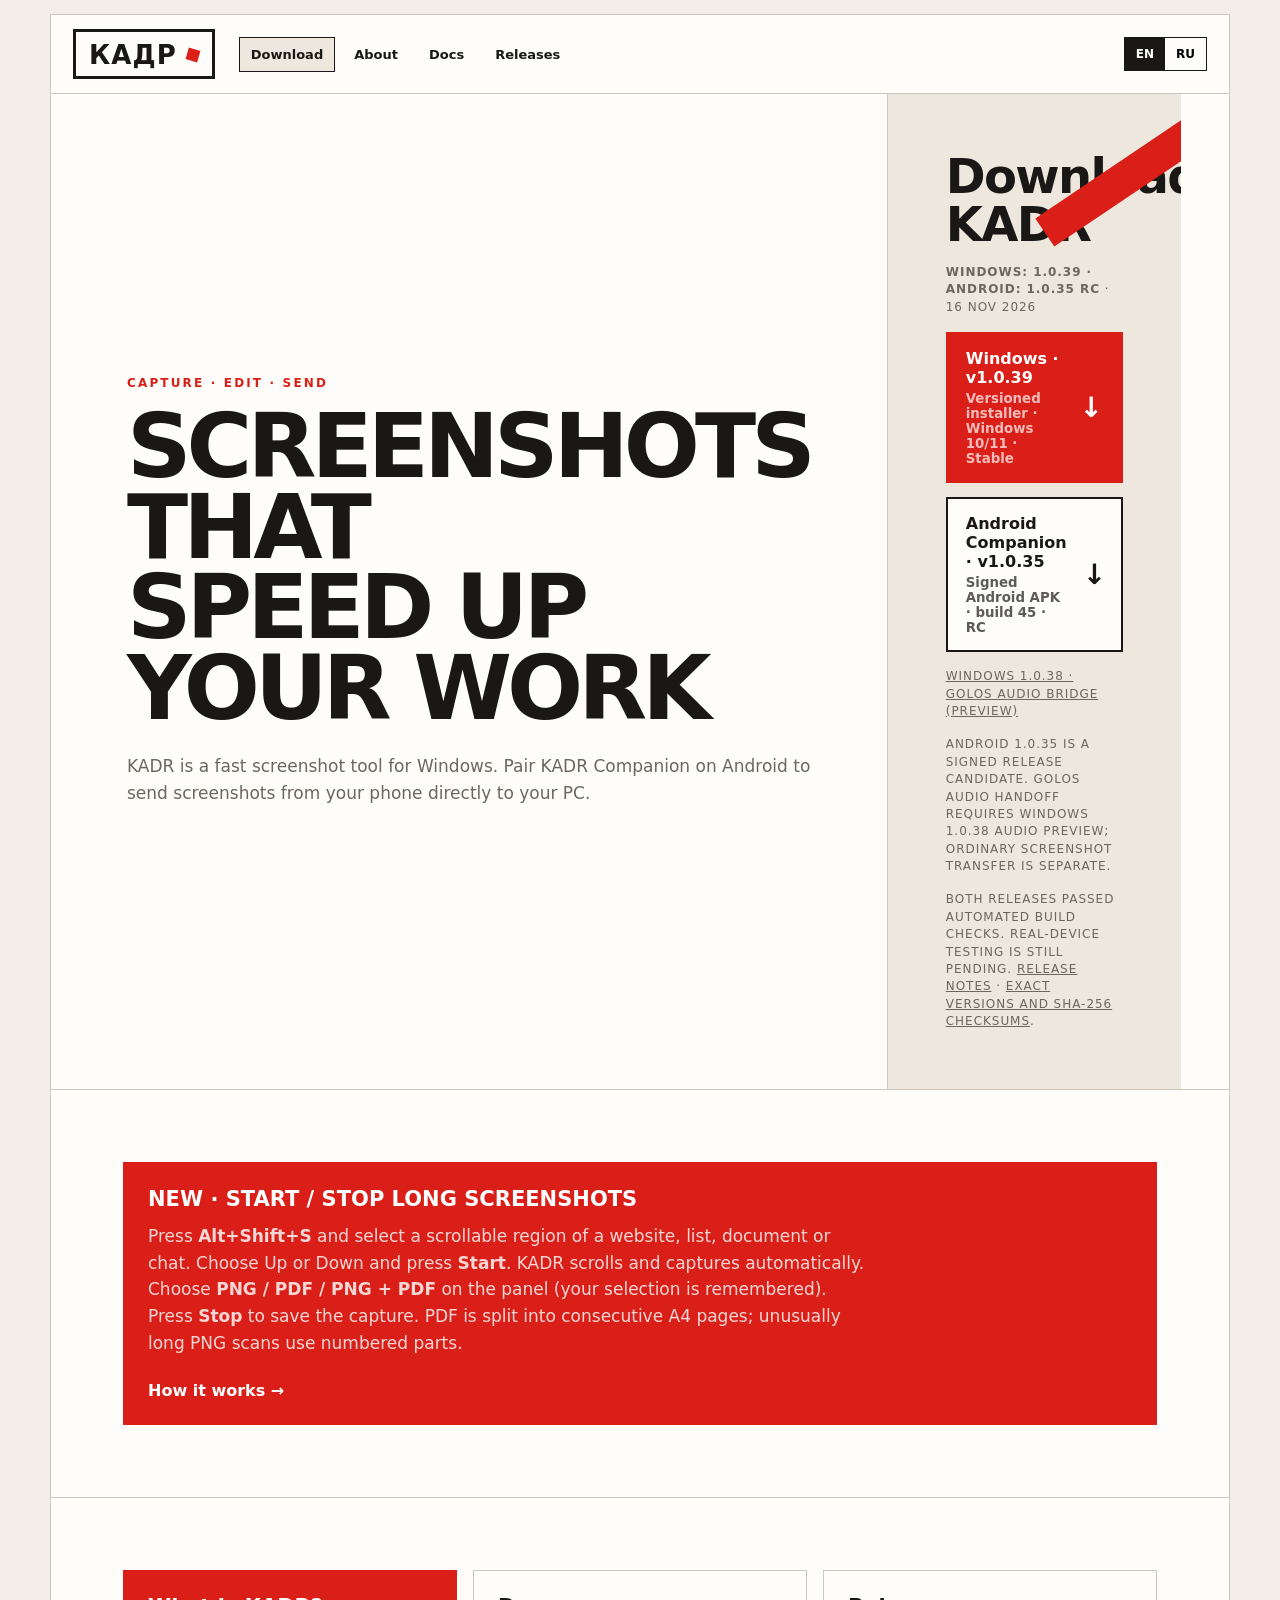
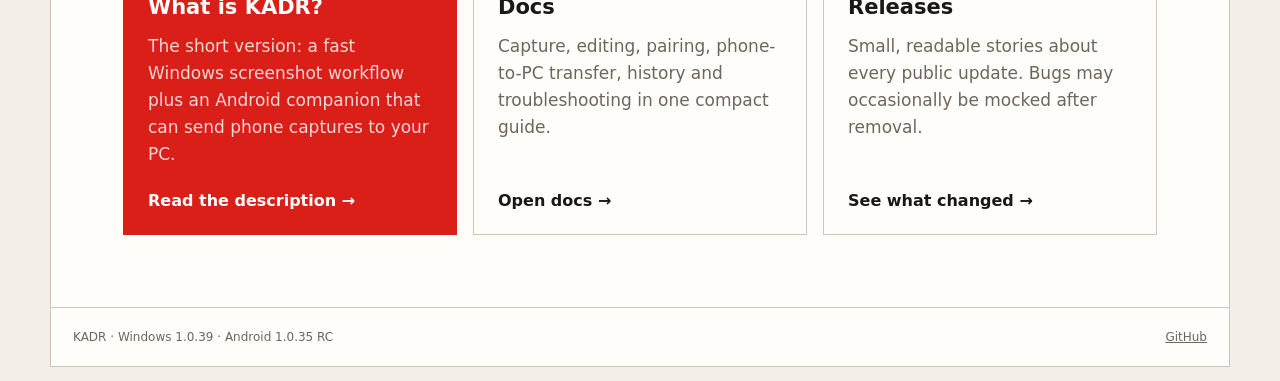
==== commit f5ee06ff: "site: publish verified KADR Windows 1.0.39 stable" ====
--- a/index.html
+++ b/index.html
@@ -1 +1 @@
-<!doctype html><html lang="en" data-ui-lang="en"><head><meta charset="utf-8"><meta name="viewport" content="width=device-width,initial-scale=1"><meta name="theme-color" content="#d91f18"><title>KADR / КАДР — Download</title><meta name="description" content="Download KADR for Windows and KADR Companion for Android. Read KADR docs and release notes."><link rel="stylesheet" href="assets/site.css"></head><body><div class="shell"><header class="topbar"><a class="brand" href="./">КАДР <i></i></a><nav class="nav"><a class="active" href="./" data-lang="en">Download</a><a class="active" href="./" data-lang="ru">Скачать</a><a href="about/" data-lang="en">About</a><a href="about/" data-lang="ru">О приложении</a><a href="docs/">Docs</a><a href="releases/" data-lang="en">Releases</a><a href="releases/" data-lang="ru">Обновления</a></nav><div class="lang"><button data-lang-button="en">EN</button><button data-lang-button="ru">RU</button></div></header><main class="hero"><section class="hero-copy"><div data-lang="en"><div class="eyebrow">Capture · Edit · Send</div><h1>SCREENSHOTS THAT<br>SPEED UP YOUR WORK</h1><p>KADR is a fast screenshot tool for Windows. Pair KADR Companion on Android to send screenshots from your phone directly to your PC.</p></div><div data-lang="ru"><div class="eyebrow">Снять · Редактировать · Отправить</div><h1>СКРИНШОТЫ, КОТОРЫЕ<br>УСКОРЯЮТ РАБОТУ</h1><p>КАДР — быстрый инструмент для скриншотов в Windows. Подключите KADR Companion на Android, чтобы отправлять скриншоты с телефона прямо на компьютер.</p></div></section><aside class="hero-side"><div data-lang="en"><h2>Download KADR</h2><p class="meta"><strong>Windows: 1.0.37 · Android: 1.0.35 RC</strong> · 16 Nov 2026</p></div><div data-lang="ru"><h2>Скачать КАДР</h2><p class="meta"><strong>Windows: 1.0.37 · Android: 1.0.35 RC</strong> · 16 ноября 2026</p></div><a class="button primary" href="https://github.com/nkuchenov-hash/kadr-public/releases/download/kadr-windows-1.0.37/KADR-Setup-1.0.37.exe"><span>Windows · v1.0.37<small data-lang="en">Versioned installer · Windows 10/11 · Stable</small><small data-lang="ru">Установщик с номером версии · Windows 10/11 · Стабильная версия</small></span><span class="arrow">↓</span></a><a class="button" href="https://github.com/nkuchenov-hash/kadr-public/releases/download/kadr-mobile-1.0.35-golos-bridge-rc/KADR-Mobile-1.0.35.apk"><span>Android Companion · v1.0.35<small data-lang="en">Signed Android APK · build 45 · RC</small><small data-lang="ru">Подписанный Android APK · сборка 45 · RC</small></span><span class="arrow">↓</span></a><p class="meta"><a href="https://github.com/nkuchenov-hash/kadr-public/releases/download/kadr-windows-1.0.38-golos-audio-rc/KADR-Setup-1.0.38-GOLOS-Audio-Preview.exe">Windows 1.0.38 · GOLOS Audio Bridge (preview)</a></p><p class="meta" data-lang="ru">Android 1.0.35 — тестовая подписанная версия. Для передачи аудио в GOLOS нужен Windows 1.0.38 GOLOS Audio Preview; передача обычных скриншотов не зависит от этой функции.</p><p class="meta" data-lang="en">Android 1.0.35 is a signed release candidate. GOLOS audio handoff requires Windows 1.0.38 Audio Preview; ordinary screenshot transfer is separate.</p><p class="meta" data-lang="en">Both releases passed automated build checks. Real-device testing is still pending. <a href="releases/">Release notes</a> · <a href="version.json">Exact versions and SHA-256 checksums</a>.</p><p class="meta" data-lang="ru">Обе сборки прошли автоматические проверки. Тесты на реальных устройствах ещё необходимы. <a href="releases/">История версий</a> · <a href="version.json">Номера версий и SHA-256</a>.</p></aside></main><section class="section" id="long-capture"><article class="card red"><div data-lang="en"><h3>NEW · START / STOP LONG SCREENSHOTS</h3><p>Press <strong>Alt+Shift+S</strong> and select a scrollable region of a website, list, document or chat. Choose Up or Down and press <strong>Start</strong>. KADR scrolls and captures automatically. Choose <strong>PNG / PDF / PNG + PDF</strong> on the panel (your selection is remembered). Press <strong>Stop</strong> to save the capture. PDF is split into consecutive A4 pages; unusually long PNG scans use numbered parts.</p><a href="docs/#long-capture">How it works →</a></div><div data-lang="ru"><h3>НОВОЕ · ДЛИННЫЙ СКРИНШОТ ПО КНОПКЕ «СТАРТ»</h3><p>Нажми <strong>Alt+Shift+S</strong>, выдели прокручиваемую область сайта, списка, документа или чата. Выбери направление и нажми <strong>«Старт»</strong> — КАДР сам прокрутит и снимет содержимое. На панели выбери <strong>PNG / PDF / PNG + PDF</strong> — формат запоминается. <strong>«Стоп»</strong> сохраняет результат: PDF на страницах A4 либо PNG (очень длинные снимки разбиваются на пронумерованные части).</p><a href="docs/#long-capture">Как пользоваться →</a></div></article></section><section class="section"><div class="grid"><article class="card red"><h3 data-lang="en">What is KADR?</h3><h3 data-lang="ru">Что такое КАДР?</h3><p data-lang="en">The short version: a fast Windows screenshot workflow plus an Android companion that can send phone captures to your PC.</p><p data-lang="ru">Коротко: быстрый скриншотер для Windows плюс Android Companion, который умеет отправлять снимки с телефона на ПК.</p><a href="about/" data-lang="en">Read the description →</a><a href="about/" data-lang="ru">О приложении →</a></article><article class="card"><h3>Docs</h3><p data-lang="en">Capture, editing, pairing, phone-to-PC transfer, history and troubleshooting in one compact guide.</p><p data-lang="ru">Захват, редактирование, подключение телефона, передача на ПК, история и решение проблем — всё в одной компактной документации.</p><a href="docs/" data-lang="en">Open docs →</a><a href="docs/" data-lang="ru">Открыть документацию →</a></article><article class="card"><h3 data-lang="en">Releases</h3><h3 data-lang="ru">Обновления</h3><p data-lang="en">Small, readable stories about every public update. Bugs may occasionally be mocked after removal.</p><p data-lang="ru">Короткие человеческие заметки о каждом публичном обновлении. После удаления баги иногда подвергаются заслуженным насмешкам.</p><a href="releases/" data-lang="en">See what changed →</a><a href="releases/" data-lang="ru">Что нового →</a></article></div></section><footer class="footer"><span data-lang="en">KADR · Windows 1.0.37 · Android 1.0.35 RC</span><span data-lang="ru">КАДР · Windows 1.0.37 · Android 1.0.35 RC</span><span><a href="https://github.com/nkuchenov-hash/kadr-public">GitHub</a></span></footer></div><script src="assets/site.js"></script></body></html>+<!doctype html><html lang="en" data-ui-lang="en"><head><meta charset="utf-8"><meta name="viewport" content="width=device-width,initial-scale=1"><meta name="theme-color" content="#d91f18"><title>KADR / КАДР — Download</title><meta name="description" content="Download KADR for Windows and KADR Companion for Android. Read KADR docs and release notes."><link rel="stylesheet" href="assets/site.css"></head><body><div class="shell"><header class="topbar"><a class="brand" href="./">КАДР <i></i></a><nav class="nav"><a class="active" href="./" data-lang="en">Download</a><a class="active" href="./" data-lang="ru">Скачать</a><a href="about/" data-lang="en">About</a><a href="about/" data-lang="ru">О приложении</a><a href="docs/">Docs</a><a href="releases/" data-lang="en">Releases</a><a href="releases/" data-lang="ru">Обновления</a></nav><div class="lang"><button data-lang-button="en">EN</button><button data-lang-button="ru">RU</button></div></header><main class="hero"><section class="hero-copy"><div data-lang="en"><div class="eyebrow">Capture · Edit · Send</div><h1>SCREENSHOTS THAT<br>SPEED UP YOUR WORK</h1><p>KADR is a fast screenshot tool for Windows. Pair KADR Companion on Android to send screenshots from your phone directly to your PC.</p></div><div data-lang="ru"><div class="eyebrow">Снять · Редактировать · Отправить</div><h1>СКРИНШОТЫ, КОТОРЫЕ<br>УСКОРЯЮТ РАБОТУ</h1><p>КАДР — быстрый инструмент для скриншотов в Windows. Подключите KADR Companion на Android, чтобы отправлять скриншоты с телефона прямо на компьютер.</p></div></section><aside class="hero-side"><div data-lang="en"><h2>Download KADR</h2><p class="meta"><strong>Windows: 1.0.39 · Android: 1.0.35 RC</strong> · 16 Nov 2026</p></div><div data-lang="ru"><h2>Скачать КАДР</h2><p class="meta"><strong>Windows: 1.0.39 · Android: 1.0.35 RC</strong> · 16 ноября 2026</p></div><a class="button primary" href="https://github.com/nkuchenov-hash/kadr-public/releases/download/kadr-windows-1.0.39/KADR-Setup-1.0.39.exe"><span>Windows · v1.0.39<small data-lang="en">Versioned installer · Windows 10/11 · Stable</small><small data-lang="ru">Установщик с номером версии · Windows 10/11 · Стабильная версия</small></span><span class="arrow">↓</span></a><a class="button" href="https://github.com/nkuchenov-hash/kadr-public/releases/download/kadr-mobile-1.0.35-golos-bridge-rc/KADR-Mobile-1.0.35.apk"><span>Android Companion · v1.0.35<small data-lang="en">Signed Android APK · build 45 · RC</small><small data-lang="ru">Подписанный Android APK · сборка 45 · RC</small></span><span class="arrow">↓</span></a><p class="meta"><a href="https://github.com/nkuchenov-hash/kadr-public/releases/download/kadr-windows-1.0.38-golos-audio-rc/KADR-Setup-1.0.38-GOLOS-Audio-Preview.exe">Windows 1.0.38 · GOLOS Audio Bridge (preview)</a></p><p class="meta" data-lang="ru">Android 1.0.35 — тестовая подписанная версия. Для передачи аудио в GOLOS нужен Windows 1.0.38 GOLOS Audio Preview; передача обычных скриншотов не зависит от этой функции.</p><p class="meta" data-lang="en">Android 1.0.35 is a signed release candidate. GOLOS audio handoff requires Windows 1.0.38 Audio Preview; ordinary screenshot transfer is separate.</p><p class="meta" data-lang="en">Both releases passed automated build checks. Real-device testing is still pending. <a href="releases/">Release notes</a> · <a href="version.json">Exact versions and SHA-256 checksums</a>.</p><p class="meta" data-lang="ru">Обе сборки прошли автоматические проверки. Тесты на реальных устройствах ещё необходимы. <a href="releases/">История версий</a> · <a href="version.json">Номера версий и SHA-256</a>.</p></aside></main><section class="section" id="long-capture"><article class="card red"><div data-lang="en"><h3>NEW · START / STOP LONG SCREENSHOTS</h3><p>Press <strong>Alt+Shift+S</strong> and select a scrollable region of a website, list, document or chat. Choose Up or Down and press <strong>Start</strong>. KADR scrolls and captures automatically. Choose <strong>PNG / PDF / PNG + PDF</strong> on the panel (your selection is remembered). Press <strong>Stop</strong> to save the capture. PDF is split into consecutive A4 pages; unusually long PNG scans use numbered parts.</p><a href="docs/#long-capture">How it works →</a></div><div data-lang="ru"><h3>НОВОЕ · ДЛИННЫЙ СКРИНШОТ ПО КНОПКЕ «СТАРТ»</h3><p>Нажми <strong>Alt+Shift+S</strong>, выдели прокручиваемую область сайта, списка, документа или чата. Выбери направление и нажми <strong>«Старт»</strong> — КАДР сам прокрутит и снимет содержимое. На панели выбери <strong>PNG / PDF / PNG + PDF</strong> — формат запоминается. <strong>«Стоп»</strong> сохраняет результат: PDF на страницах A4 либо PNG (очень длинные снимки разбиваются на пронумерованные части).</p><a href="docs/#long-capture">Как пользоваться →</a></div></article></section><section class="section"><div class="grid"><article class="card red"><h3 data-lang="en">What is KADR?</h3><h3 data-lang="ru">Что такое КАДР?</h3><p data-lang="en">The short version: a fast Windows screenshot workflow plus an Android companion that can send phone captures to your PC.</p><p data-lang="ru">Коротко: быстрый скриншотер для Windows плюс Android Companion, который умеет отправлять снимки с телефона на ПК.</p><a href="about/" data-lang="en">Read the description →</a><a href="about/" data-lang="ru">О приложении →</a></article><article class="card"><h3>Docs</h3><p data-lang="en">Capture, editing, pairing, phone-to-PC transfer, history and troubleshooting in one compact guide.</p><p data-lang="ru">Захват, редактирование, подключение телефона, передача на ПК, история и решение проблем — всё в одной компактной документации.</p><a href="docs/" data-lang="en">Open docs →</a><a href="docs/" data-lang="ru">Открыть документацию →</a></article><article class="card"><h3 data-lang="en">Releases</h3><h3 data-lang="ru">Обновления</h3><p data-lang="en">Small, readable stories about every public update. Bugs may occasionally be mocked after removal.</p><p data-lang="ru">Короткие человеческие заметки о каждом публичном обновлении. После удаления баги иногда подвергаются заслуженным насмешкам.</p><a href="releases/" data-lang="en">See what changed →</a><a href="releases/" data-lang="ru">Что нового →</a></article></div></section><footer class="footer"><span data-lang="en">KADR · Windows 1.0.39 · Android 1.0.35 RC</span><span data-lang="ru">КАДР · Windows 1.0.39 · Android 1.0.35 RC</span><span><a href="https://github.com/nkuchenov-hash/kadr-public">GitHub</a></span></footer></div><script src="assets/site.js"></script></body></html>
